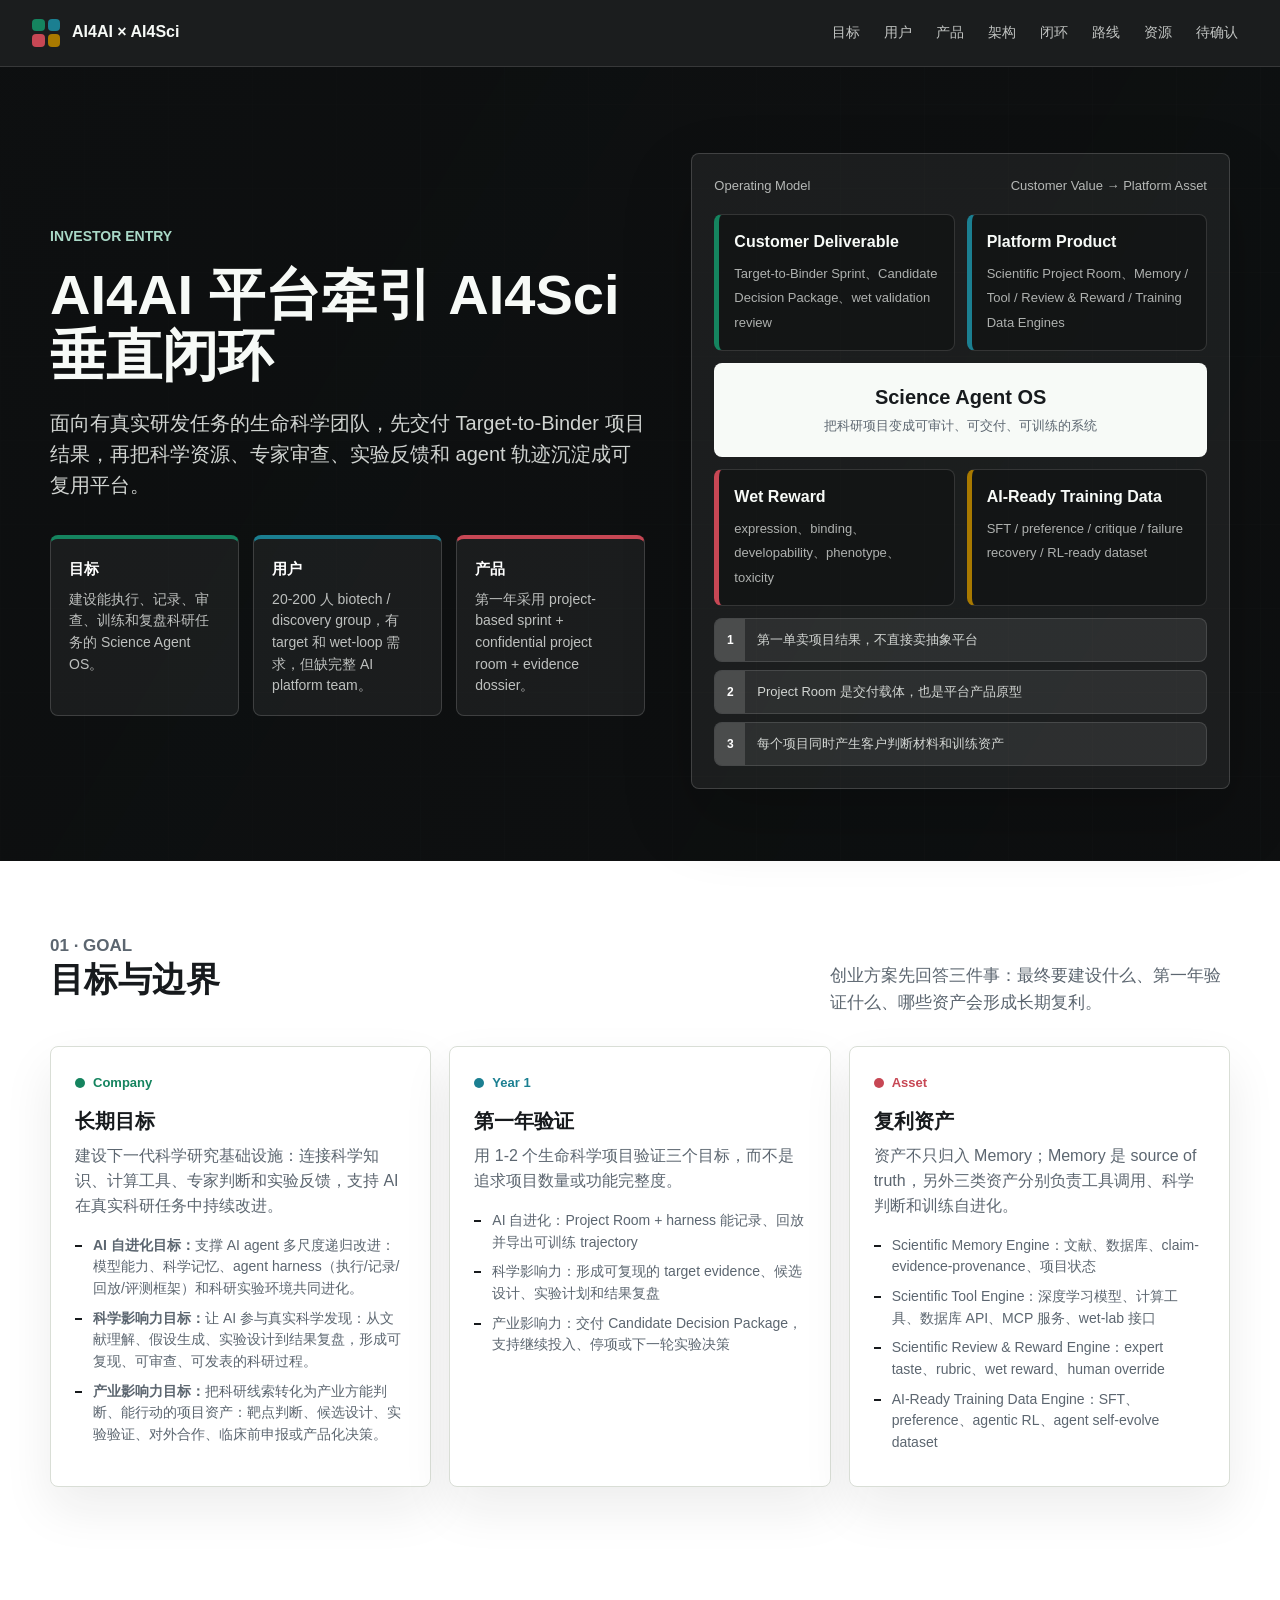
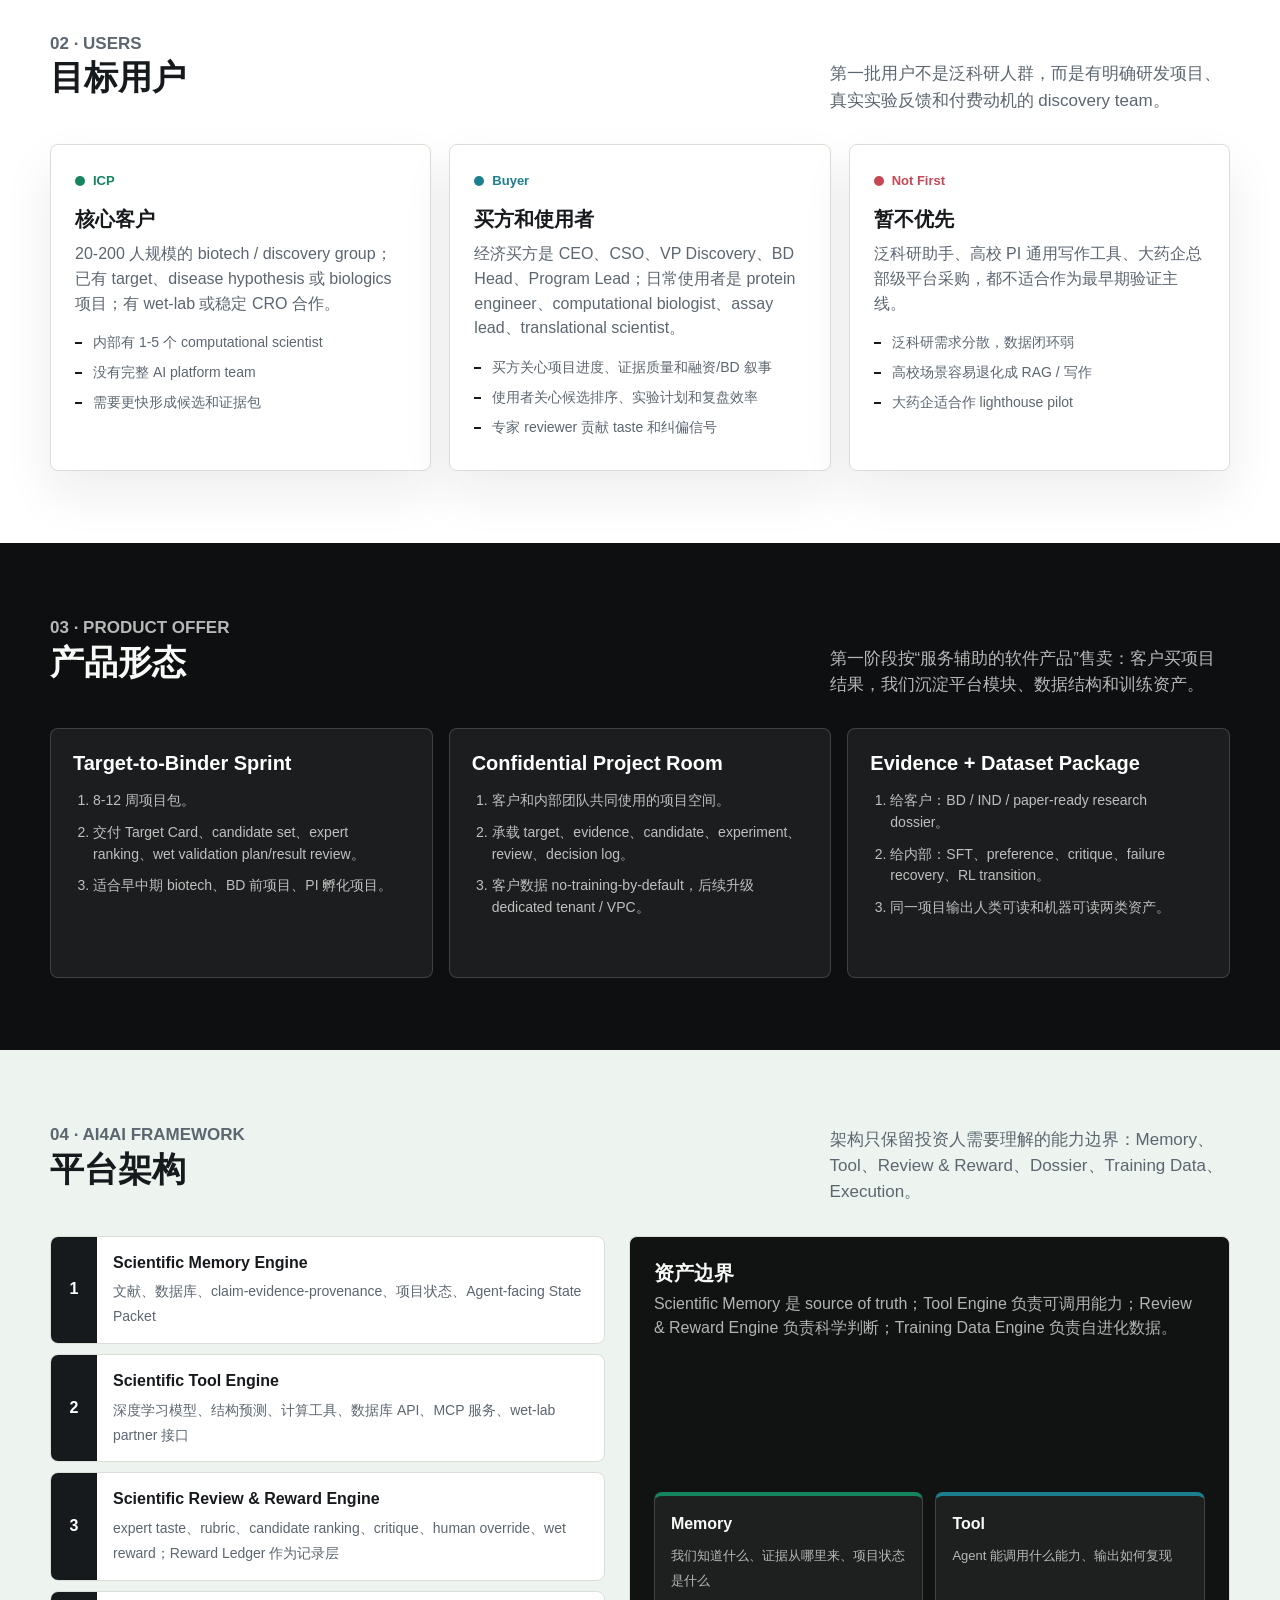
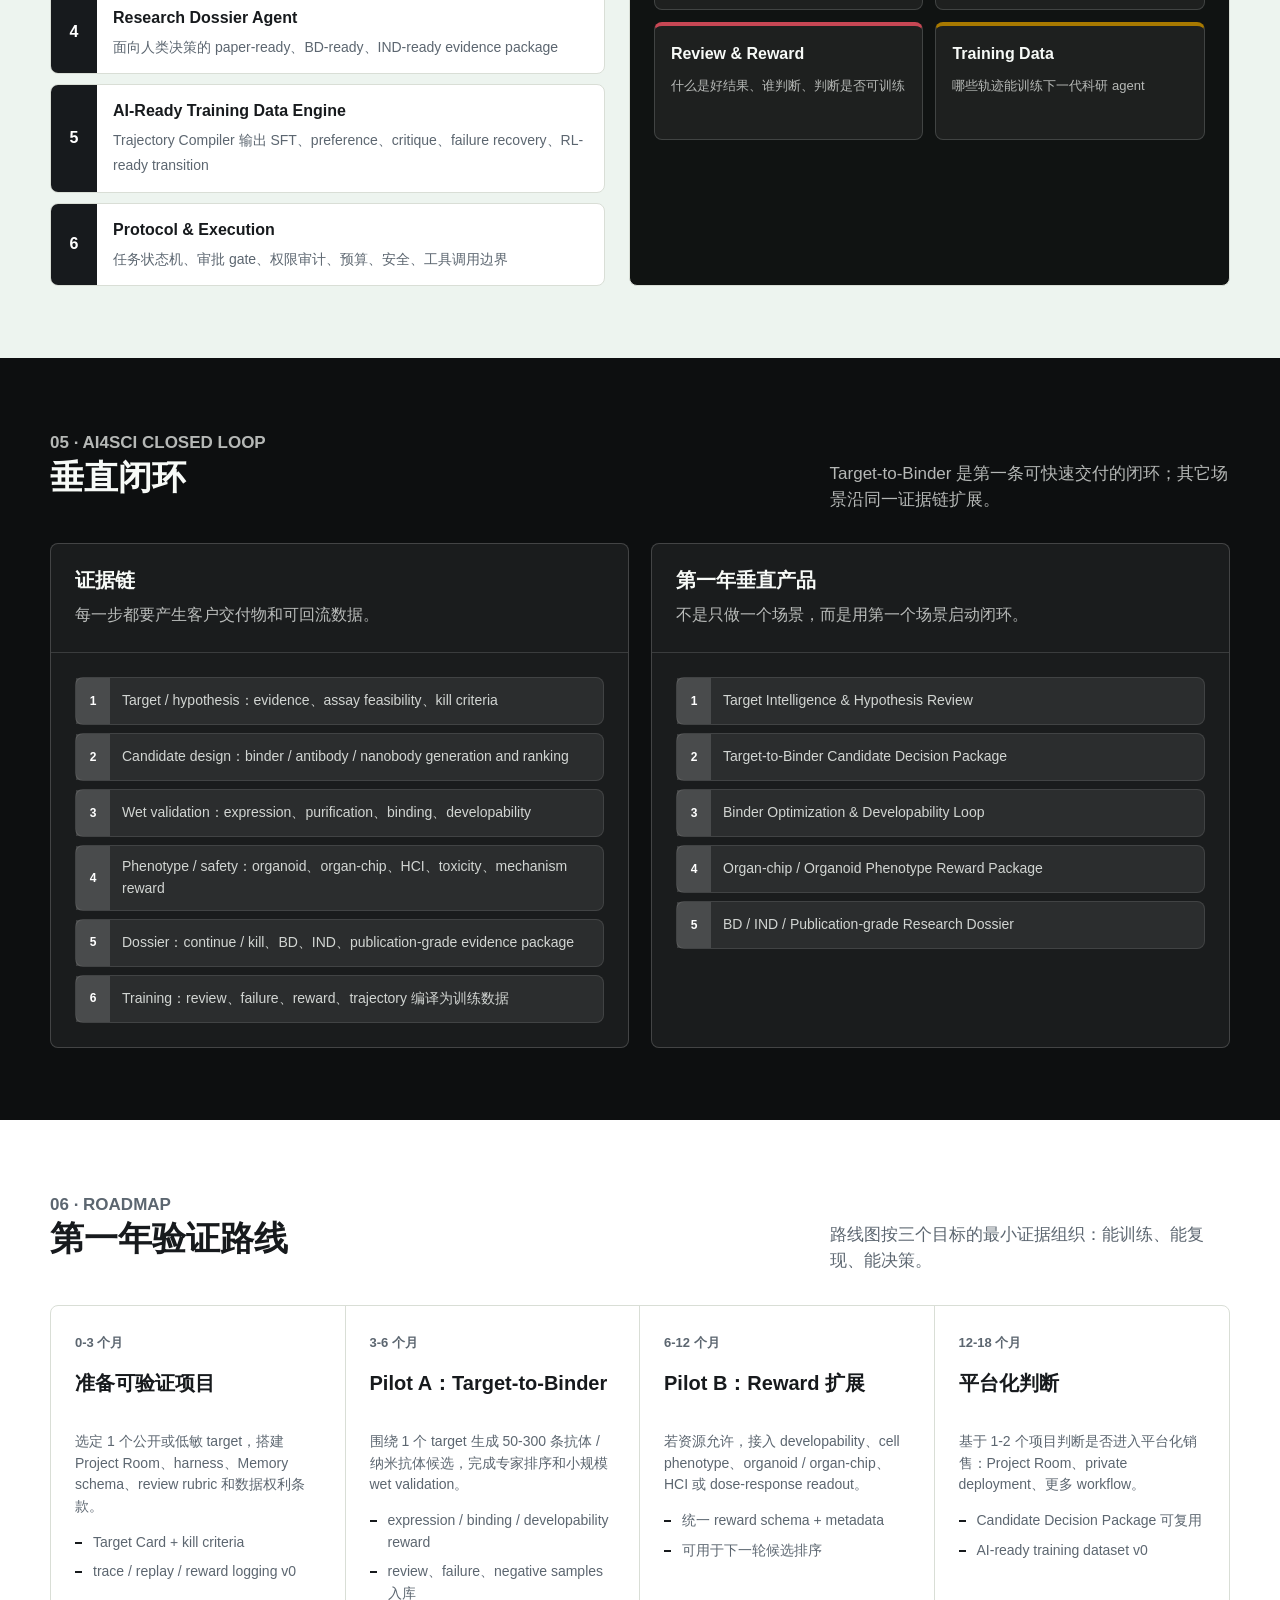
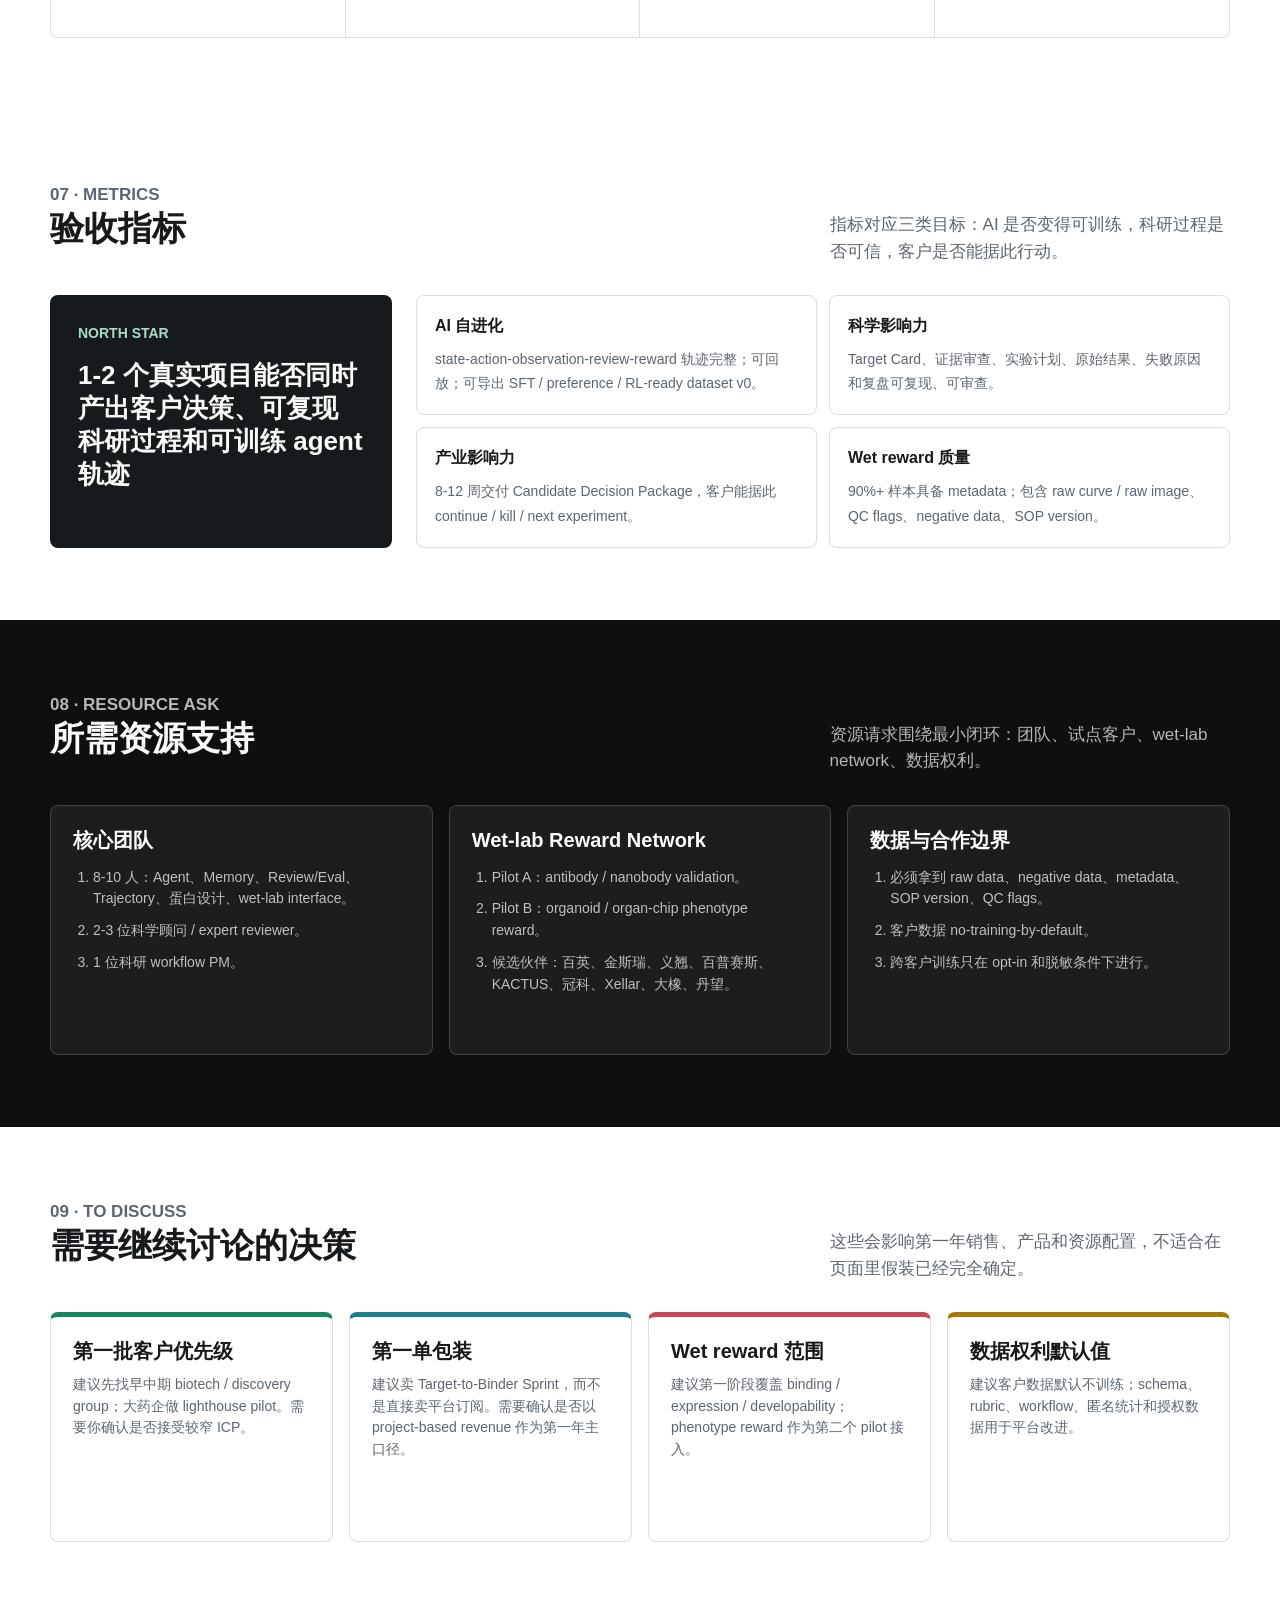
==== ai4ai_ai4sci_investor_layout.html @ b3d68f91 "Initial investor brief and research docs" ====
<!doctype html>
<html lang="zh-CN">
<head>
  <meta charset="utf-8" />
  <meta name="viewport" content="width=device-width, initial-scale=1" />
  <title>AI4AI × AI4Sci | Investor Brief</title>
  <style>
    :root {
      --ink: #171a1d;
      --muted: #5c6670;
      --soft: #f6f7f4;
      --paper: #ffffff;
      --line: #d9ded6;
      --green: #15845f;
      --cyan: #1b7f91;
      --coral: #c74754;
      --gold: #a87900;
      --black: #0d0f10;
      --shadow: 0 22px 50px rgba(23, 26, 29, 0.08);
    }

    * {
      box-sizing: border-box;
    }

    html {
      scroll-behavior: smooth;
    }

    body {
      margin: 0;
      color: var(--ink);
      background: var(--soft);
      font-family: -apple-system, BlinkMacSystemFont, "Segoe UI", "PingFang SC",
        "Hiragino Sans GB", "Microsoft YaHei", "Noto Sans CJK SC", sans-serif;
      line-height: 1.55;
      letter-spacing: 0;
    }

    a {
      color: inherit;
      text-decoration: none;
    }

    .shell {
      min-height: 100vh;
    }

    .topbar {
      position: sticky;
      top: 0;
      z-index: 20;
      display: flex;
      align-items: center;
      justify-content: space-between;
      gap: 20px;
      padding: 14px 32px;
      color: #f7faf7;
      background: rgba(13, 15, 16, 0.94);
      border-bottom: 1px solid rgba(255, 255, 255, 0.12);
      backdrop-filter: blur(14px);
    }

    .brand {
      display: flex;
      align-items: center;
      gap: 12px;
      min-width: 220px;
      font-weight: 700;
      white-space: nowrap;
    }

    .brand-mark {
      width: 28px;
      height: 28px;
      display: grid;
      grid-template-columns: repeat(2, 1fr);
      gap: 3px;
    }

    .brand-mark span {
      display: block;
      border-radius: 4px;
    }

    .brand-mark span:nth-child(1) { background: var(--green); }
    .brand-mark span:nth-child(2) { background: var(--cyan); }
    .brand-mark span:nth-child(3) { background: var(--coral); }
    .brand-mark span:nth-child(4) { background: var(--gold); }

    .nav {
      display: flex;
      align-items: center;
      gap: 4px;
      overflow-x: auto;
      white-space: nowrap;
      scrollbar-width: none;
    }

    .nav::-webkit-scrollbar {
      display: none;
    }

    .nav a {
      padding: 8px 10px;
      color: rgba(247, 250, 247, 0.76);
      font-size: 14px;
      border-radius: 6px;
    }

    .nav a:hover {
      color: #fff;
      background: rgba(255, 255, 255, 0.08);
    }

    .section {
      padding: 72px 32px;
    }

    .section.dark {
      color: #f7faf7;
      background: var(--black);
    }

    .section.white {
      background: var(--paper);
    }

    .section.alt {
      background: #edf4ef;
    }

    .inner {
      width: min(1180px, 100%);
      margin: 0 auto;
    }

    .hero {
      display: grid;
      align-items: start;
      padding: 86px 32px 72px;
      color: #f7faf7;
      background:
        linear-gradient(120deg, rgba(13, 15, 16, 0.96), rgba(13, 15, 16, 0.82)),
        repeating-linear-gradient(90deg, rgba(255,255,255,0.06) 0 1px, transparent 1px 84px),
        repeating-linear-gradient(0deg, rgba(255,255,255,0.05) 0 1px, transparent 1px 84px),
        #101312;
    }

    .hero-grid {
      display: grid;
      grid-template-columns: minmax(0, 1.05fr) minmax(360px, 0.95fr);
      gap: 46px;
      align-items: center;
    }

    .eyebrow {
      margin: 0 0 18px;
      color: #a9d9c7;
      font-size: 14px;
      font-weight: 700;
      text-transform: uppercase;
    }

    h1,
    h2,
    h3,
    p {
      margin-top: 0;
    }

    h1 {
      max-width: 760px;
      margin-bottom: 22px;
      font-size: 56px;
      line-height: 1.08;
      font-weight: 800;
      letter-spacing: 0;
    }

    h2 {
      margin-bottom: 16px;
      font-size: 34px;
      line-height: 1.2;
      letter-spacing: 0;
    }

    h3 {
      margin-bottom: 10px;
      font-size: 20px;
      line-height: 1.25;
      letter-spacing: 0;
    }

    .lead {
      max-width: 760px;
      margin-bottom: 30px;
      color: rgba(247, 250, 247, 0.84);
      font-size: 20px;
    }

    .hero-points {
      display: grid;
      grid-template-columns: repeat(3, minmax(0, 1fr));
      gap: 14px;
      margin-top: 34px;
    }

    .hero-point {
      min-height: 150px;
      padding: 18px;
      border: 1px solid rgba(255, 255, 255, 0.16);
      border-radius: 8px;
      background: rgba(255, 255, 255, 0.055);
    }

    .hero-point strong {
      display: block;
      margin-bottom: 8px;
      color: #fff;
      font-size: 15px;
    }

    .hero-point p {
      margin: 0;
      color: rgba(247, 250, 247, 0.74);
      font-size: 14px;
    }

    .hero-point:nth-child(1) { border-top: 4px solid var(--green); }
    .hero-point:nth-child(2) { border-top: 4px solid var(--cyan); }
    .hero-point:nth-child(3) { border-top: 4px solid var(--coral); }

    .system-map {
      padding: 22px;
      border: 1px solid rgba(255, 255, 255, 0.16);
      border-radius: 8px;
      background: rgba(255, 255, 255, 0.06);
      box-shadow: 0 30px 70px rgba(0, 0, 0, 0.2);
    }

    .map-title {
      display: flex;
      justify-content: space-between;
      gap: 12px;
      margin-bottom: 18px;
      color: rgba(247, 250, 247, 0.7);
      font-size: 13px;
    }

    .map-core {
      display: grid;
      grid-template-columns: 1fr 1fr;
      gap: 12px;
      margin-bottom: 12px;
    }

    .map-node {
      min-height: 92px;
      padding: 15px;
      border: 1px solid rgba(255, 255, 255, 0.14);
      border-radius: 8px;
      background: rgba(13, 15, 16, 0.55);
    }

    .map-node b {
      display: block;
      margin-bottom: 6px;
      font-size: 16px;
    }

    .map-node span {
      color: rgba(247, 250, 247, 0.68);
      font-size: 13px;
    }

    .map-node.green { border-left: 5px solid var(--green); }
    .map-node.cyan { border-left: 5px solid var(--cyan); }
    .map-node.coral { border-left: 5px solid var(--coral); }
    .map-node.gold { border-left: 5px solid var(--gold); }

    .map-center {
      margin: 12px 0;
      padding: 18px;
      text-align: center;
      border: 1px solid rgba(255, 255, 255, 0.2);
      border-radius: 8px;
      background: #f7faf7;
      color: var(--ink);
    }

    .map-center b {
      display: block;
      font-size: 20px;
    }

    .map-center span {
      color: var(--muted);
      font-size: 13px;
    }

    .map-stack {
      display: grid;
      gap: 8px;
      margin-top: 12px;
    }

    .stack-row {
      display: grid;
      grid-template-columns: 30px 1fr;
      align-items: center;
      min-height: 44px;
      border-radius: 8px;
      overflow: hidden;
      background: rgba(255, 255, 255, 0.08);
      border: 1px solid rgba(255, 255, 255, 0.12);
    }

    .stack-row em {
      display: grid;
      place-items: center;
      height: 100%;
      color: #fff;
      font-style: normal;
      font-size: 12px;
      font-weight: 700;
      background: rgba(255, 255, 255, 0.14);
    }

    .stack-row span {
      padding: 10px 12px;
      color: rgba(247, 250, 247, 0.82);
      font-size: 13px;
    }

    .section-heading {
      display: grid;
      grid-template-columns: minmax(0, 0.78fr) minmax(280px, 0.42fr);
      gap: 36px;
      align-items: end;
      margin-bottom: 30px;
    }

    .section-heading p {
      margin: 0;
      color: var(--muted);
      font-size: 17px;
    }

    .dark .section-heading p {
      color: rgba(247, 250, 247, 0.72);
    }

    .kpi-strip {
      display: grid;
      grid-template-columns: repeat(4, minmax(0, 1fr));
      gap: 12px;
      margin-top: 28px;
    }

    .kpi {
      padding: 18px;
      min-height: 118px;
      border: 1px solid var(--line);
      border-radius: 8px;
      background: var(--paper);
    }

    .kpi .num {
      display: block;
      margin-bottom: 6px;
      font-size: 28px;
      font-weight: 800;
    }

    .kpi .label {
      color: var(--muted);
      font-size: 14px;
    }

    .strategy-grid {
      display: grid;
      grid-template-columns: repeat(3, minmax(0, 1fr));
      gap: 18px;
    }

    .strategy {
      min-height: 260px;
      padding: 24px;
      border: 1px solid var(--line);
      border-radius: 8px;
      background: var(--paper);
      box-shadow: var(--shadow);
    }

    .strategy .tag {
      display: inline-flex;
      align-items: center;
      gap: 8px;
      margin-bottom: 16px;
      color: var(--muted);
      font-size: 13px;
      font-weight: 700;
    }

    .tag::before {
      content: "";
      width: 10px;
      height: 10px;
      border-radius: 50%;
      background: currentColor;
    }

    .strategy:nth-child(1) .tag { color: var(--green); }
    .strategy:nth-child(2) .tag { color: var(--cyan); }
    .strategy:nth-child(3) .tag { color: var(--coral); }

    .strategy p {
      color: var(--muted);
    }

    .strategy ul,
    .module-list,
    .risk-list {
      margin: 14px 0 0;
      padding: 0;
      list-style: none;
    }

    .strategy li,
    .module-list li,
    .risk-list li {
      position: relative;
      padding-left: 18px;
      margin: 8px 0;
      color: var(--muted);
      font-size: 14px;
    }

    .strategy li::before,
    .module-list li::before,
    .risk-list li::before {
      content: "";
      position: absolute;
      left: 0;
      top: 10px;
      width: 7px;
      height: 2px;
      background: var(--ink);
    }

    .architecture {
      display: grid;
      grid-template-columns: minmax(340px, 0.48fr) minmax(0, 0.52fr);
      gap: 24px;
      align-items: stretch;
    }

    .layers {
      display: grid;
      gap: 10px;
    }

    .layer {
      display: grid;
      grid-template-columns: 46px 1fr;
      min-height: 80px;
      border: 1px solid var(--line);
      border-radius: 8px;
      background: var(--paper);
      overflow: hidden;
    }

    .layer-index {
      display: grid;
      place-items: center;
      color: #fff;
      font-weight: 800;
      background: var(--ink);
    }

    .layer-body {
      padding: 14px 16px;
    }

    .layer-body b {
      display: block;
      margin-bottom: 4px;
    }

    .layer-body span {
      color: var(--muted);
      font-size: 14px;
    }

    .flow {
      display: grid;
      grid-template-rows: auto 1fr;
      gap: 14px;
      padding: 24px;
      border: 1px solid var(--line);
      border-radius: 8px;
      background: #101312;
      color: #f7faf7;
    }

    .flow h3 {
      margin-bottom: 6px;
    }

    .flow p {
      color: rgba(247, 250, 247, 0.7);
    }

    .flywheel {
      display: grid;
      grid-template-columns: repeat(2, minmax(0, 1fr));
      gap: 12px;
      align-content: center;
    }

    .wheel-step {
      min-height: 118px;
      padding: 16px;
      border: 1px solid rgba(255, 255, 255, 0.16);
      border-radius: 8px;
      background: rgba(255, 255, 255, 0.06);
    }

    .wheel-step b {
      display: block;
      margin-bottom: 6px;
    }

    .wheel-step span {
      color: rgba(247, 250, 247, 0.7);
      font-size: 13px;
    }

    .wheel-step:nth-child(1) { border-top: 4px solid var(--green); }
    .wheel-step:nth-child(2) { border-top: 4px solid var(--cyan); }
    .wheel-step:nth-child(3) { border-top: 4px solid var(--coral); }
    .wheel-step:nth-child(4) { border-top: 4px solid var(--gold); }

    .modules {
      display: grid;
      grid-template-columns: repeat(3, minmax(0, 1fr));
      gap: 16px;
    }

    .module {
      min-height: 250px;
      padding: 22px;
      border: 1px solid var(--line);
      border-radius: 8px;
      background: var(--paper);
    }

    .module-icon {
      width: 38px;
      height: 38px;
      display: grid;
      place-items: center;
      margin-bottom: 16px;
      border-radius: 8px;
      color: #fff;
      font-weight: 800;
      background: var(--ink);
    }

    .module:nth-child(1) .module-icon { background: var(--green); }
    .module:nth-child(2) .module-icon { background: var(--cyan); }
    .module:nth-child(3) .module-icon { background: var(--coral); }
    .module:nth-child(4) .module-icon { background: var(--gold); }
    .module:nth-child(5) .module-icon { background: #6d7c3f; }
    .module:nth-child(6) .module-icon { background: #676a70; }

    .scene-grid {
      display: grid;
      grid-template-columns: 1fr 1fr;
      gap: 22px;
    }

    .scene {
      border: 1px solid rgba(255, 255, 255, 0.18);
      border-radius: 8px;
      background: rgba(255, 255, 255, 0.055);
      overflow: hidden;
    }

    .scene-head {
      padding: 24px;
      border-bottom: 1px solid rgba(255, 255, 255, 0.14);
    }

    .scene-head p {
      margin: 0;
      color: rgba(247, 250, 247, 0.72);
    }

    .loop {
      display: grid;
      gap: 8px;
      padding: 24px;
    }

    .loop-step {
      display: grid;
      grid-template-columns: 34px 1fr;
      align-items: center;
      min-height: 48px;
      border-radius: 8px;
      background: rgba(255, 255, 255, 0.08);
      border: 1px solid rgba(255, 255, 255, 0.1);
    }

    .loop-step em {
      display: grid;
      place-items: center;
      height: 100%;
      color: #fff;
      font-style: normal;
      font-size: 12px;
      font-weight: 700;
      background: rgba(255, 255, 255, 0.14);
    }

    .loop-step span {
      padding: 10px 12px;
      color: rgba(247, 250, 247, 0.82);
      font-size: 14px;
    }

    .asset-grid {
      display: grid;
      grid-template-columns: repeat(4, minmax(0, 1fr));
      gap: 16px;
    }

    .asset {
      min-height: 230px;
      padding: 22px;
      border: 1px solid var(--line);
      border-top: 5px solid var(--ink);
      border-radius: 8px;
      background: var(--paper);
    }

    .asset:nth-child(1) { border-top-color: var(--green); }
    .asset:nth-child(2) { border-top-color: var(--cyan); }
    .asset:nth-child(3) { border-top-color: var(--coral); }
    .asset:nth-child(4) { border-top-color: var(--gold); }

    .asset p {
      color: var(--muted);
      font-size: 14px;
    }

    .roadmap {
      display: grid;
      grid-template-columns: repeat(4, minmax(0, 1fr));
      gap: 0;
      border: 1px solid var(--line);
      border-radius: 8px;
      overflow: hidden;
      background: var(--paper);
    }

    .milestone {
      min-height: 320px;
      padding: 24px;
      border-right: 1px solid var(--line);
    }

    .milestone:last-child {
      border-right: 0;
    }

    .milestone .time {
      display: inline-block;
      margin-bottom: 18px;
      color: var(--muted);
      font-size: 13px;
      font-weight: 700;
    }

    .milestone h3 {
      min-height: 50px;
    }

    .milestone p {
      color: var(--muted);
      font-size: 14px;
    }

    .metrics {
      display: grid;
      grid-template-columns: minmax(320px, 0.42fr) 1fr;
      gap: 24px;
      align-items: stretch;
    }

    .north-star {
      padding: 28px;
      border-radius: 8px;
      background: var(--ink);
      color: #f7faf7;
    }

    .north-star strong {
      display: block;
      margin-bottom: 14px;
      color: #a9d9c7;
      font-size: 14px;
      text-transform: uppercase;
    }

    .north-star p {
      margin: 0;
      font-size: 26px;
      line-height: 1.28;
      font-weight: 800;
    }

    .metric-table {
      display: grid;
      grid-template-columns: repeat(2, minmax(0, 1fr));
      gap: 12px;
    }

    .metric {
      padding: 18px;
      border: 1px solid var(--line);
      border-radius: 8px;
      background: var(--paper);
    }

    .metric b {
      display: block;
      margin-bottom: 8px;
    }

    .metric span {
      color: var(--muted);
      font-size: 14px;
    }

    .decision-grid {
      display: grid;
      grid-template-columns: 1fr 1fr 1fr;
      gap: 16px;
    }

    .decision {
      min-height: 250px;
      padding: 22px;
      border: 1px solid rgba(255, 255, 255, 0.16);
      border-radius: 8px;
      background: rgba(255, 255, 255, 0.06);
    }

    .decision h3 {
      color: #fff;
    }

    .decision ol {
      margin: 14px 0 0;
      padding-left: 20px;
    }

    .decision li {
      margin: 10px 0;
      color: rgba(247, 250, 247, 0.74);
      font-size: 14px;
    }

    .closing {
      padding: 42px;
      border: 1px solid rgba(255, 255, 255, 0.18);
      border-radius: 8px;
      background: rgba(255, 255, 255, 0.06);
    }

    .closing p {
      max-width: 900px;
      margin-bottom: 0;
      color: rgba(247, 250, 247, 0.82);
      font-size: 22px;
      line-height: 1.45;
    }

    @media (max-width: 1120px) {
      .hero-grid {
        grid-template-columns: minmax(0, 0.95fr) minmax(330px, 0.85fr);
        gap: 28px;
      }

      h1 {
        font-size: 46px;
      }

      .lead {
        font-size: 18px;
      }
    }

    @media (max-width: 980px) {
      .topbar {
        align-items: flex-start;
        flex-direction: column;
        padding: 14px 20px;
      }

      .hero,
      .section {
        padding-left: 20px;
        padding-right: 20px;
      }

      .hero-grid,
      .section-heading,
      .architecture,
      .metrics {
        grid-template-columns: 1fr;
      }

      h1 {
        font-size: 42px;
      }

      h2 {
        font-size: 29px;
      }

      .hero-points,
      .strategy-grid,
      .modules,
      .scene-grid,
      .asset-grid,
      .roadmap,
      .decision-grid,
      .kpi-strip {
        grid-template-columns: 1fr 1fr;
      }

      .milestone {
        border-right: 0;
        border-bottom: 1px solid var(--line);
      }

      .milestone:nth-last-child(-n + 2) {
        border-bottom: 0;
      }
    }

    @media (max-width: 640px) {
      .brand {
        min-width: 0;
        white-space: normal;
      }

      .nav {
        width: 100%;
        flex-wrap: wrap;
        overflow-x: visible;
        white-space: normal;
      }

      .nav a {
        padding: 7px 8px;
        font-size: 13px;
      }

      h1 {
        font-size: 34px;
      }

      .lead {
        font-size: 18px;
      }

      .hero-points,
      .strategy-grid,
      .modules,
      .scene-grid,
      .asset-grid,
      .roadmap,
      .decision-grid,
      .kpi-strip,
      .metric-table,
      .map-core,
      .flywheel {
        grid-template-columns: 1fr;
      }

      .milestone:nth-last-child(2) {
        border-bottom: 1px solid var(--line);
      }
    }

    @media print {
      .topbar {
        position: static;
      }

      .hero {
        min-height: auto;
      }

      .section {
        break-inside: avoid;
        padding-top: 36px;
        padding-bottom: 36px;
      }

      body {
        background: #fff;
      }
    }
  </style>
</head>
<body>
  <div class="shell">
    <header class="topbar">
      <a class="brand" href="#top" aria-label="AI4AI AI4Sci Investor Brief">
        <span class="brand-mark" aria-hidden="true"><span></span><span></span><span></span><span></span></span>
        AI4AI × AI4Sci
      </a>
      <nav class="nav" aria-label="页面导航">
        <a href="#goal">目标</a>
        <a href="#users">用户</a>
        <a href="#offer">产品</a>
        <a href="#architecture">架构</a>
        <a href="#scenes">闭环</a>
        <a href="#roadmap">路线</a>
        <a href="#resources">资源</a>
        <a href="#decisions">待确认</a>
      </nav>
    </header>

    <main id="top">
      <section class="hero" aria-labelledby="hero-title">
        <div class="inner hero-grid">
          <div>
            <p class="eyebrow">Investor Entry</p>
            <h1 id="hero-title">AI4AI 平台牵引 AI4Sci 垂直闭环</h1>
            <p class="lead">
              面向有真实研发任务的生命科学团队，先交付 Target-to-Binder 项目结果，再把科学资源、专家审查、实验反馈和 agent 轨迹沉淀成可复用平台。
            </p>
            <div class="hero-points" aria-label="核心定义">
              <div class="hero-point">
                <strong>目标</strong>
                <p>建设能执行、记录、审查、训练和复盘科研任务的 Science Agent OS。</p>
              </div>
              <div class="hero-point">
                <strong>用户</strong>
                <p>20-200 人 biotech / discovery group，有 target 和 wet-loop 需求，但缺完整 AI platform team。</p>
              </div>
              <div class="hero-point">
                <strong>产品</strong>
                <p>第一年采用 project-based sprint + confidential project room + evidence dossier。</p>
              </div>
            </div>
          </div>

          <aside class="system-map" aria-label="投资人理解路径">
            <div class="map-title">
              <span>Operating Model</span>
              <span>Customer Value → Platform Asset</span>
            </div>
            <div class="map-core">
              <div class="map-node green">
                <b>Customer Deliverable</b>
                <span>Target-to-Binder Sprint、Candidate Decision Package、wet validation review</span>
              </div>
              <div class="map-node cyan">
                <b>Platform Product</b>
                <span>Scientific Project Room、Memory / Tool / Review & Reward / Training Data Engines</span>
              </div>
            </div>
            <div class="map-center">
              <b>Science Agent OS</b>
              <span>把科研项目变成可审计、可交付、可训练的系统</span>
            </div>
            <div class="map-core">
              <div class="map-node coral">
                <b>Wet Reward</b>
                <span>expression、binding、developability、phenotype、toxicity</span>
              </div>
              <div class="map-node gold">
                <b>AI-Ready Training Data</b>
                <span>SFT / preference / critique / failure recovery / RL-ready dataset</span>
              </div>
            </div>
            <div class="map-stack">
              <div class="stack-row"><em>1</em><span>第一单卖项目结果，不直接卖抽象平台</span></div>
              <div class="stack-row"><em>2</em><span>Project Room 是交付载体，也是平台产品原型</span></div>
              <div class="stack-row"><em>3</em><span>每个项目同时产生客户判断材料和训练资产</span></div>
            </div>
          </aside>
        </div>
      </section>

      <section id="goal" class="section white" aria-labelledby="goal-title">
        <div class="inner">
          <div class="section-heading">
            <div>
              <p class="eyebrow">01 · Goal</p>
              <h2 id="goal-title">目标与边界</h2>
            </div>
            <p>
              创业方案先回答三件事：最终要建设什么、第一年验证什么、哪些资产会形成长期复利。
            </p>
          </div>

          <div class="strategy-grid">
            <article class="strategy">
              <span class="tag">Company</span>
              <h3>长期目标</h3>
              <p>建设下一代科学研究基础设施：连接科学知识、计算工具、专家判断和实验反馈，支持 AI 在真实科研任务中持续改进。</p>
              <ul>
                <li><b>AI 自进化目标：</b>支撑 AI agent 多尺度递归改进：模型能力、科学记忆、agent harness（执行/记录/回放/评测框架）和科研实验环境共同进化。</li>
                <li><b>科学影响力目标：</b>让 AI 参与真实科学发现：从文献理解、假设生成、实验设计到结果复盘，形成可复现、可审查、可发表的科研过程。</li>
                <li><b>产业影响力目标：</b>把科研线索转化为产业方能判断、能行动的项目资产：靶点判断、候选设计、实验验证、对外合作、临床前申报或产品化决策。</li>
              </ul>
            </article>

            <article class="strategy">
              <span class="tag">Year 1</span>
              <h3>第一年验证</h3>
              <p>用 1-2 个生命科学项目验证三个目标，而不是追求项目数量或功能完整度。</p>
              <ul>
                <li>AI 自进化：Project Room + harness 能记录、回放并导出可训练 trajectory</li>
                <li>科学影响力：形成可复现的 target evidence、候选设计、实验计划和结果复盘</li>
                <li>产业影响力：交付 Candidate Decision Package，支持继续投入、停项或下一轮实验决策</li>
              </ul>
            </article>

            <article class="strategy">
              <span class="tag">Asset</span>
              <h3>复利资产</h3>
              <p>资产不只归入 Memory；Memory 是 source of truth，另外三类资产分别负责工具调用、科学判断和训练自进化。</p>
              <ul>
                <li>Scientific Memory Engine：文献、数据库、claim-evidence-provenance、项目状态</li>
                <li>Scientific Tool Engine：深度学习模型、计算工具、数据库 API、MCP 服务、wet-lab 接口</li>
                <li>Scientific Review & Reward Engine：expert taste、rubric、wet reward、human override</li>
                <li>AI-Ready Training Data Engine：SFT、preference、agentic RL、agent self-evolve dataset</li>
              </ul>
            </article>
          </div>
        </div>
      </section>

      <section id="users" class="section white" aria-labelledby="users-title">
        <div class="inner">
          <div class="section-heading">
            <div>
              <p class="eyebrow">02 · Users</p>
              <h2 id="users-title">目标用户</h2>
            </div>
            <p>
              第一批用户不是泛科研人群，而是有明确研发项目、真实实验反馈和付费动机的 discovery team。
            </p>
          </div>

          <div class="strategy-grid">
            <article class="strategy">
              <span class="tag">ICP</span>
              <h3>核心客户</h3>
              <p>20-200 人规模的 biotech / discovery group；已有 target、disease hypothesis 或 biologics 项目；有 wet-lab 或稳定 CRO 合作。</p>
              <ul>
                <li>内部有 1-5 个 computational scientist</li>
                <li>没有完整 AI platform team</li>
                <li>需要更快形成候选和证据包</li>
              </ul>
            </article>

            <article class="strategy">
              <span class="tag">Buyer</span>
              <h3>买方和使用者</h3>
              <p>经济买方是 CEO、CSO、VP Discovery、BD Head、Program Lead；日常使用者是 protein engineer、computational biologist、assay lead、translational scientist。</p>
              <ul>
                <li>买方关心项目进度、证据质量和融资/BD 叙事</li>
                <li>使用者关心候选排序、实验计划和复盘效率</li>
                <li>专家 reviewer 贡献 taste 和纠偏信号</li>
              </ul>
            </article>

            <article class="strategy">
              <span class="tag">Not First</span>
              <h3>暂不优先</h3>
              <p>泛科研助手、高校 PI 通用写作工具、大药企总部级平台采购，都不适合作为最早期验证主线。</p>
              <ul>
                <li>泛科研需求分散，数据闭环弱</li>
                <li>高校场景容易退化成 RAG / 写作</li>
                <li>大药企适合作 lighthouse pilot</li>
              </ul>
            </article>
          </div>
        </div>
      </section>

      <section id="offer" class="section dark" aria-labelledby="offer-title">
        <div class="inner">
          <div class="section-heading">
            <div>
              <p class="eyebrow">03 · Product Offer</p>
              <h2 id="offer-title">产品形态</h2>
            </div>
            <p>
              第一阶段按“服务辅助的软件产品”售卖：客户买项目结果，我们沉淀平台模块、数据结构和训练资产。
            </p>
          </div>

          <div class="decision-grid">
            <article class="decision">
              <h3>Target-to-Binder Sprint</h3>
              <ol>
                <li>8-12 周项目包。</li>
                <li>交付 Target Card、candidate set、expert ranking、wet validation plan/result review。</li>
                <li>适合早中期 biotech、BD 前项目、PI 孵化项目。</li>
              </ol>
            </article>

            <article class="decision">
              <h3>Confidential Project Room</h3>
              <ol>
                <li>客户和内部团队共同使用的项目空间。</li>
                <li>承载 target、evidence、candidate、experiment、review、decision log。</li>
                <li>客户数据 no-training-by-default，后续升级 dedicated tenant / VPC。</li>
              </ol>
            </article>

            <article class="decision">
              <h3>Evidence + Dataset Package</h3>
              <ol>
                <li>给客户：BD / IND / paper-ready research dossier。</li>
                <li>给内部：SFT、preference、critique、failure recovery、RL transition。</li>
                <li>同一项目输出人类可读和机器可读两类资产。</li>
              </ol>
            </article>
          </div>
        </div>
      </section>

      <section id="architecture" class="section alt" aria-labelledby="architecture-title">
        <div class="inner">
          <div class="section-heading">
            <div>
              <p class="eyebrow">04 · AI4AI Framework</p>
              <h2 id="architecture-title">平台架构</h2>
            </div>
            <p>
              架构只保留投资人需要理解的能力边界：Memory、Tool、Review & Reward、Dossier、Training Data、Execution。
            </p>
          </div>

          <div class="architecture">
            <div class="layers" aria-label="AI4AI 平台架构">
              <div class="layer">
                <div class="layer-index">1</div>
                <div class="layer-body"><b>Scientific Memory Engine</b><span>文献、数据库、claim-evidence-provenance、项目状态、Agent-facing State Packet</span></div>
              </div>
              <div class="layer">
                <div class="layer-index">2</div>
                <div class="layer-body"><b>Scientific Tool Engine</b><span>深度学习模型、结构预测、计算工具、数据库 API、MCP 服务、wet-lab partner 接口</span></div>
              </div>
              <div class="layer">
                <div class="layer-index">3</div>
                <div class="layer-body"><b>Scientific Review & Reward Engine</b><span>expert taste、rubric、candidate ranking、critique、human override、wet reward；Reward Ledger 作为记录层</span></div>
              </div>
              <div class="layer">
                <div class="layer-index">4</div>
                <div class="layer-body"><b>Research Dossier Agent</b><span>面向人类决策的 paper-ready、BD-ready、IND-ready evidence package</span></div>
              </div>
              <div class="layer">
                <div class="layer-index">5</div>
                <div class="layer-body"><b>AI-Ready Training Data Engine</b><span>Trajectory Compiler 输出 SFT、preference、critique、failure recovery、RL-ready transition</span></div>
              </div>
              <div class="layer">
                <div class="layer-index">6</div>
                <div class="layer-body"><b>Protocol & Execution</b><span>任务状态机、审批 gate、权限审计、预算、安全、工具调用边界</span></div>
              </div>
            </div>

            <div class="flow">
              <div>
                <h3>资产边界</h3>
                <p>Scientific Memory 是 source of truth；Tool Engine 负责可调用能力；Review & Reward Engine 负责科学判断；Training Data Engine 负责自进化数据。</p>
              </div>
              <div class="flywheel" aria-label="四类复利资产">
                <div class="wheel-step"><b>Memory</b><span>我们知道什么、证据从哪里来、项目状态是什么</span></div>
                <div class="wheel-step"><b>Tool</b><span>Agent 能调用什么能力、输出如何复现</span></div>
                <div class="wheel-step"><b>Review & Reward</b><span>什么是好结果、谁判断、判断是否可训练</span></div>
                <div class="wheel-step"><b>Training Data</b><span>哪些轨迹能训练下一代科研 agent</span></div>
              </div>
            </div>
          </div>
        </div>
      </section>

      <section id="scenes" class="section dark" aria-labelledby="scenes-title">
        <div class="inner">
          <div class="section-heading">
            <div>
              <p class="eyebrow">05 · AI4Sci Closed Loop</p>
              <h2 id="scenes-title">垂直闭环</h2>
            </div>
            <p>
              Target-to-Binder 是第一条可快速交付的闭环；其它场景沿同一证据链扩展。
            </p>
          </div>

          <div class="scene-grid">
            <article class="scene">
              <div class="scene-head">
                <h3>证据链</h3>
                <p>每一步都要产生客户交付物和可回流数据。</p>
              </div>
              <div class="loop">
                <div class="loop-step"><em>1</em><span>Target / hypothesis：evidence、assay feasibility、kill criteria</span></div>
                <div class="loop-step"><em>2</em><span>Candidate design：binder / antibody / nanobody generation and ranking</span></div>
                <div class="loop-step"><em>3</em><span>Wet validation：expression、purification、binding、developability</span></div>
                <div class="loop-step"><em>4</em><span>Phenotype / safety：organoid、organ-chip、HCI、toxicity、mechanism reward</span></div>
                <div class="loop-step"><em>5</em><span>Dossier：continue / kill、BD、IND、publication-grade evidence package</span></div>
                <div class="loop-step"><em>6</em><span>Training：review、failure、reward、trajectory 编译为训练数据</span></div>
              </div>
            </article>

            <article class="scene">
              <div class="scene-head">
                <h3>第一年垂直产品</h3>
                <p>不是只做一个场景，而是用第一个场景启动闭环。</p>
              </div>
              <div class="loop">
                <div class="loop-step"><em>1</em><span>Target Intelligence & Hypothesis Review</span></div>
                <div class="loop-step"><em>2</em><span>Target-to-Binder Candidate Decision Package</span></div>
                <div class="loop-step"><em>3</em><span>Binder Optimization & Developability Loop</span></div>
                <div class="loop-step"><em>4</em><span>Organ-chip / Organoid Phenotype Reward Package</span></div>
                <div class="loop-step"><em>5</em><span>BD / IND / Publication-grade Research Dossier</span></div>
              </div>
            </article>
          </div>
        </div>
      </section>

      <section id="roadmap" class="section white" aria-labelledby="roadmap-title">
        <div class="inner">
          <div class="section-heading">
            <div>
              <p class="eyebrow">06 · Roadmap</p>
              <h2 id="roadmap-title">第一年验证路线</h2>
            </div>
            <p>
              路线图按三个目标的最小证据组织：能训练、能复现、能决策。
            </p>
          </div>

          <div class="roadmap">
            <article class="milestone">
              <span class="time">0-3 个月</span>
              <h3>准备可验证项目</h3>
              <p>选定 1 个公开或低敏 target，搭建 Project Room、harness、Memory schema、review rubric 和数据权利条款。</p>
              <ul class="module-list">
                <li>Target Card + kill criteria</li>
                <li>trace / replay / reward logging v0</li>
              </ul>
            </article>
            <article class="milestone">
              <span class="time">3-6 个月</span>
              <h3>Pilot A：Target-to-Binder</h3>
              <p>围绕 1 个 target 生成 50-300 条抗体 / 纳米抗体候选，完成专家排序和小规模 wet validation。</p>
              <ul class="module-list">
                <li>expression / binding / developability reward</li>
                <li>review、failure、negative samples 入库</li>
              </ul>
            </article>
            <article class="milestone">
              <span class="time">6-12 个月</span>
              <h3>Pilot B：Reward 扩展</h3>
              <p>若资源允许，接入 developability、cell phenotype、organoid / organ-chip、HCI 或 dose-response readout。</p>
              <ul class="module-list">
                <li>统一 reward schema + metadata</li>
                <li>可用于下一轮候选排序</li>
              </ul>
            </article>
            <article class="milestone">
              <span class="time">12-18 个月</span>
              <h3>平台化判断</h3>
              <p>基于 1-2 个项目判断是否进入平台化销售：Project Room、private deployment、更多 workflow。</p>
              <ul class="module-list">
                <li>Candidate Decision Package 可复用</li>
                <li>AI-ready training dataset v0</li>
              </ul>
            </article>
          </div>
        </div>
      </section>

      <section id="metrics" class="section white" aria-labelledby="metrics-title">
        <div class="inner">
          <div class="section-heading">
            <div>
              <p class="eyebrow">07 · Metrics</p>
              <h2 id="metrics-title">验收指标</h2>
            </div>
            <p>
              指标对应三类目标：AI 是否变得可训练，科研过程是否可信，客户是否能据此行动。
            </p>
          </div>

          <div class="metrics">
            <div class="north-star">
              <strong>North Star</strong>
              <p>1-2 个真实项目能否同时产出客户决策、可复现科研过程和可训练 agent 轨迹</p>
            </div>
            <div class="metric-table">
              <div class="metric"><b>AI 自进化</b><span>state-action-observation-review-reward 轨迹完整；可回放；可导出 SFT / preference / RL-ready dataset v0。</span></div>
              <div class="metric"><b>科学影响力</b><span>Target Card、证据审查、实验计划、原始结果、失败原因和复盘可复现、可审查。</span></div>
              <div class="metric"><b>产业影响力</b><span>8-12 周交付 Candidate Decision Package，客户能据此 continue / kill / next experiment。</span></div>
              <div class="metric"><b>Wet reward 质量</b><span>90%+ 样本具备 metadata；包含 raw curve / raw image、QC flags、negative data、SOP version。</span></div>
            </div>
          </div>
        </div>
      </section>

      <section id="resources" class="section dark" aria-labelledby="resource-title">
        <div class="inner">
          <div class="section-heading">
            <div>
              <p class="eyebrow">08 · Resource Ask</p>
              <h2 id="resource-title">所需资源支持</h2>
            </div>
            <p>
              资源请求围绕最小闭环：团队、试点客户、wet-lab network、数据权利。
            </p>
          </div>

          <div class="decision-grid">
            <article class="decision">
              <h3>核心团队</h3>
              <ol>
                <li>8-10 人：Agent、Memory、Review/Eval、Trajectory、蛋白设计、wet-lab interface。</li>
                <li>2-3 位科学顾问 / expert reviewer。</li>
                <li>1 位科研 workflow PM。</li>
              </ol>
            </article>
            <article class="decision">
              <h3>Wet-lab Reward Network</h3>
              <ol>
                <li>Pilot A：antibody / nanobody validation。</li>
                <li>Pilot B：organoid / organ-chip phenotype reward。</li>
                <li>候选伙伴：百英、金斯瑞、义翘、百普赛斯、KACTUS、冠科、Xellar、大橡、丹望。</li>
              </ol>
            </article>
            <article class="decision">
              <h3>数据与合作边界</h3>
              <ol>
                <li>必须拿到 raw data、negative data、metadata、SOP version、QC flags。</li>
                <li>客户数据 no-training-by-default。</li>
                <li>跨客户训练只在 opt-in 和脱敏条件下进行。</li>
              </ol>
            </article>
          </div>
        </div>
      </section>

      <section id="decisions" class="section white" aria-labelledby="decisions-title">
        <div class="inner">
          <div class="section-heading">
            <div>
              <p class="eyebrow">09 · To Discuss</p>
              <h2 id="decisions-title">需要继续讨论的决策</h2>
            </div>
            <p>
              这些会影响第一年销售、产品和资源配置，不适合在页面里假装已经完全确定。
            </p>
          </div>

          <div class="asset-grid">
            <article class="asset">
              <h3>第一批客户优先级</h3>
              <p>建议先找早中期 biotech / discovery group；大药企做 lighthouse pilot。需要你确认是否接受较窄 ICP。</p>
            </article>
            <article class="asset">
              <h3>第一单包装</h3>
              <p>建议卖 Target-to-Binder Sprint，而不是直接卖平台订阅。需要确认是否以 project-based revenue 作为第一年主口径。</p>
            </article>
            <article class="asset">
              <h3>Wet reward 范围</h3>
              <p>建议第一阶段覆盖 binding / expression / developability；phenotype reward 作为第二个 pilot 接入。</p>
            </article>
            <article class="asset">
              <h3>数据权利默认值</h3>
              <p>建议客户数据默认不训练；schema、rubric、workflow、匿名统计和授权数据用于平台改进。</p>
            </article>
          </div>
        </div>
      </section>
    </main>
  </div>
</body>
</html>
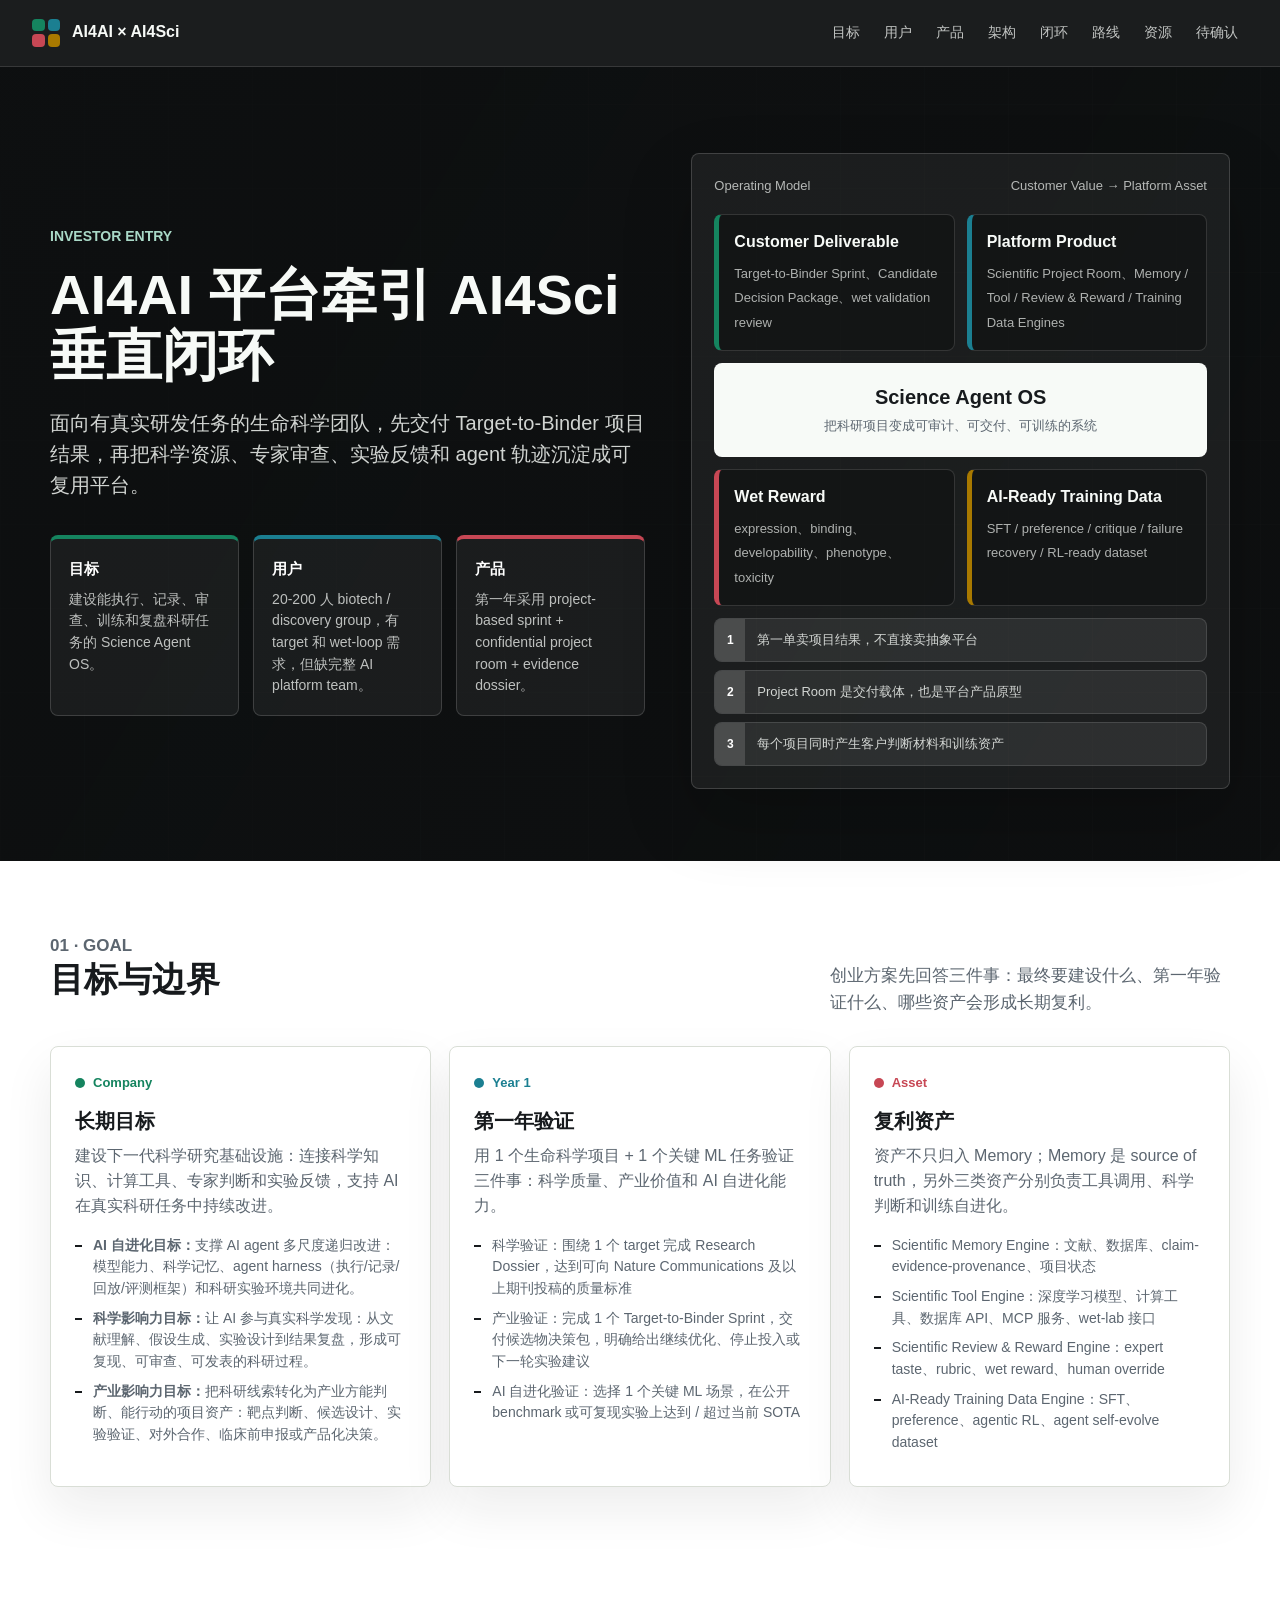
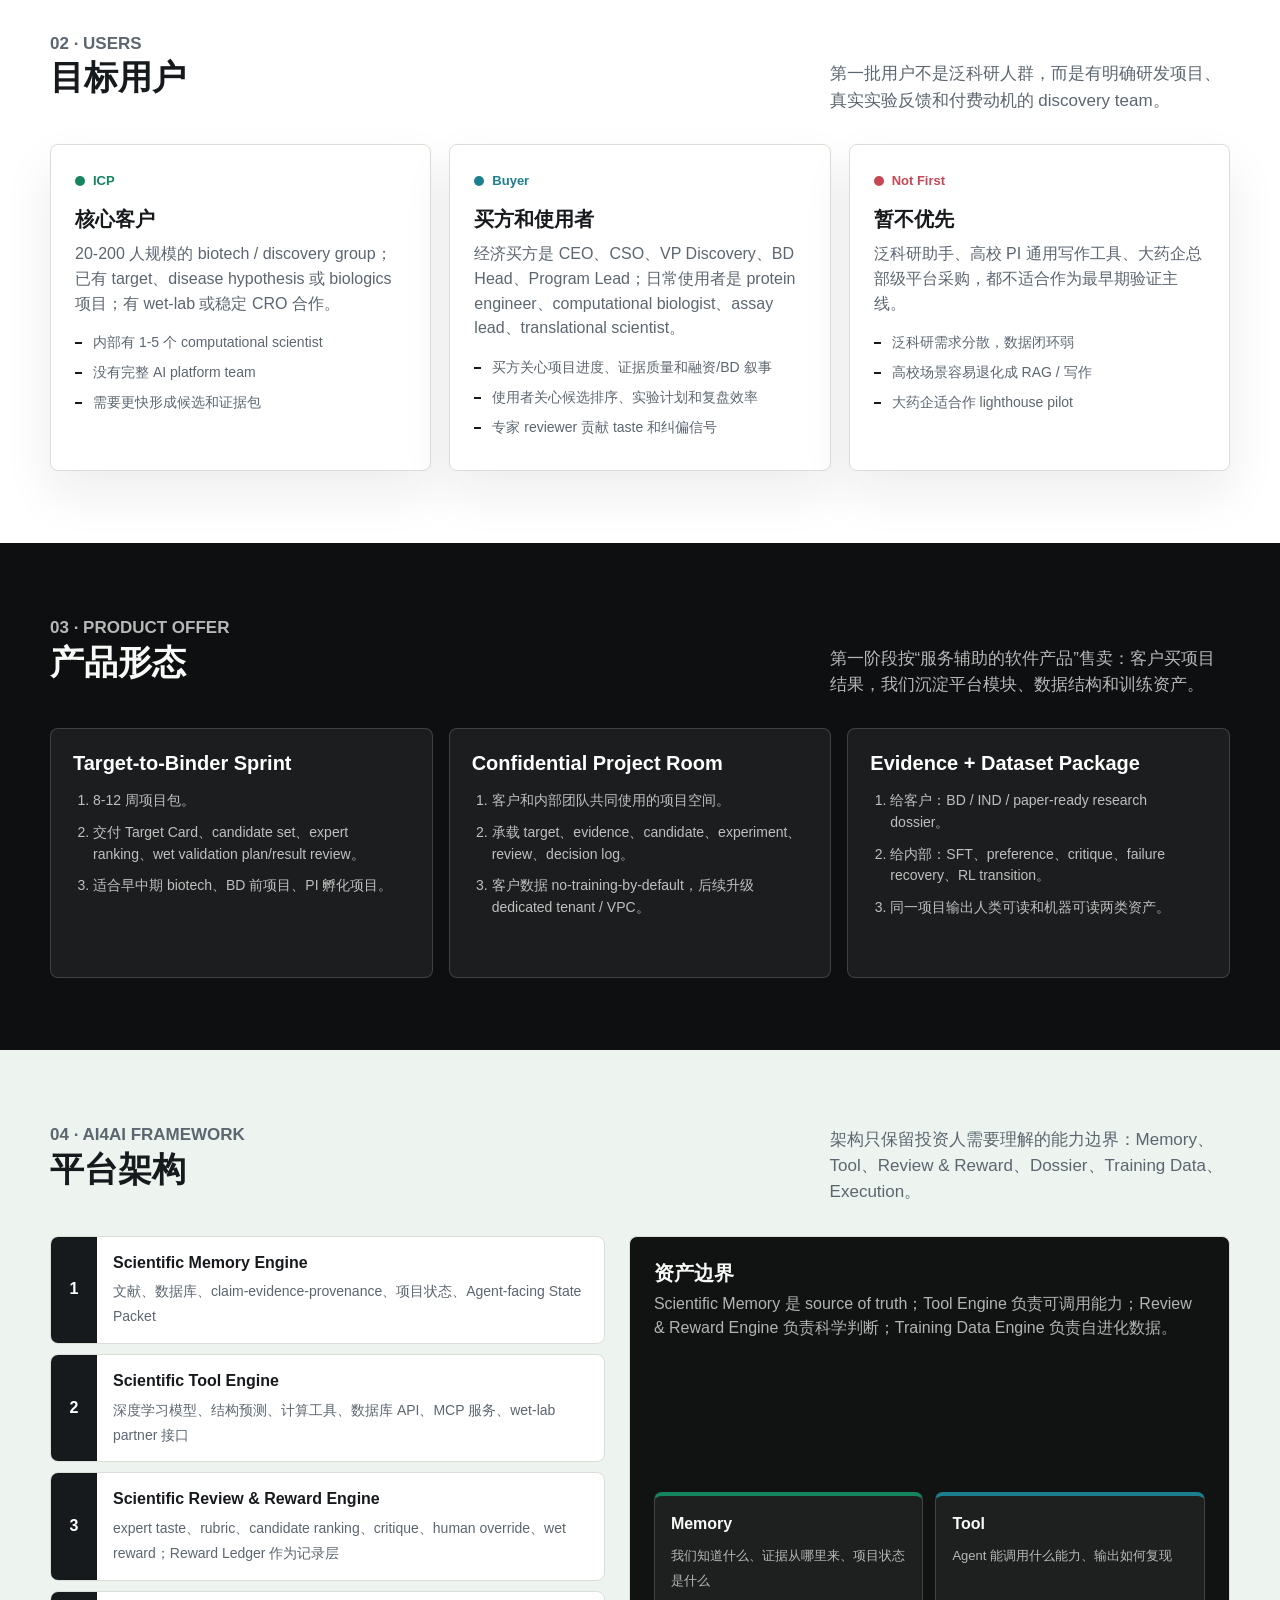
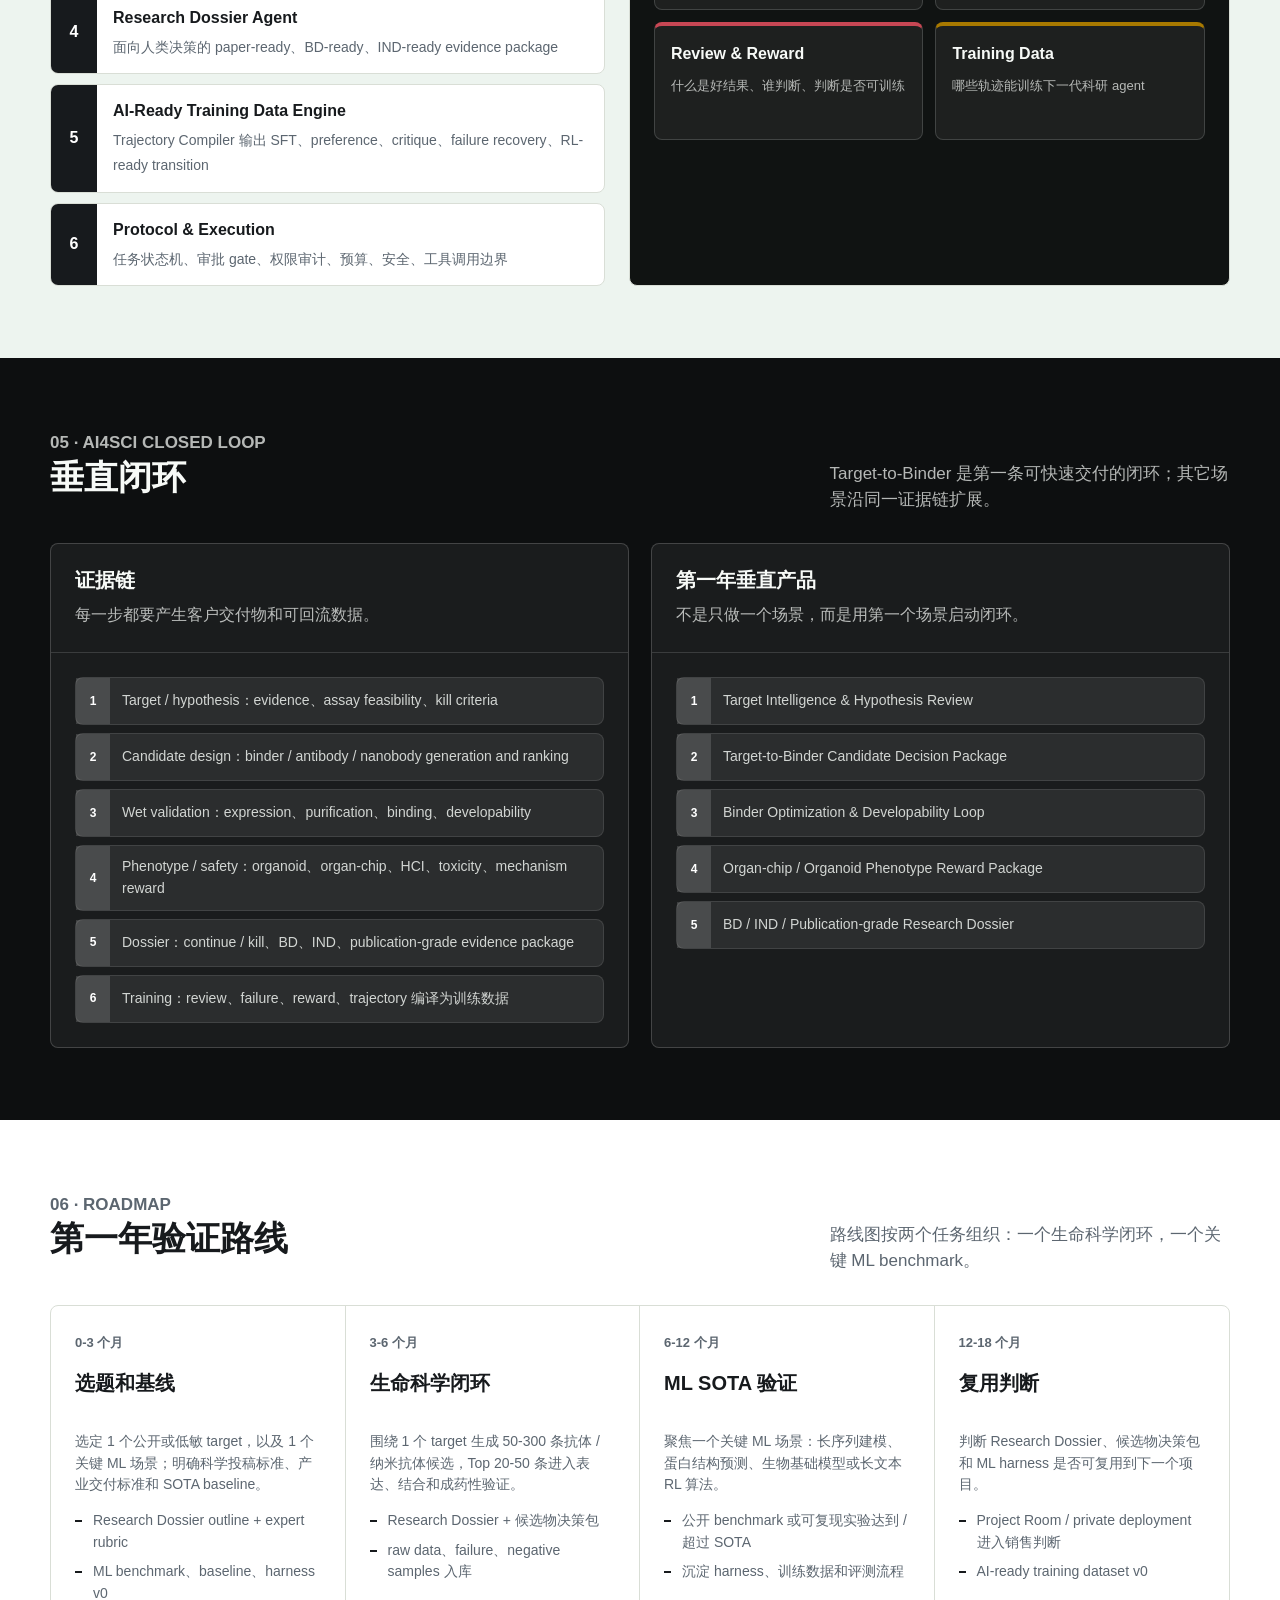
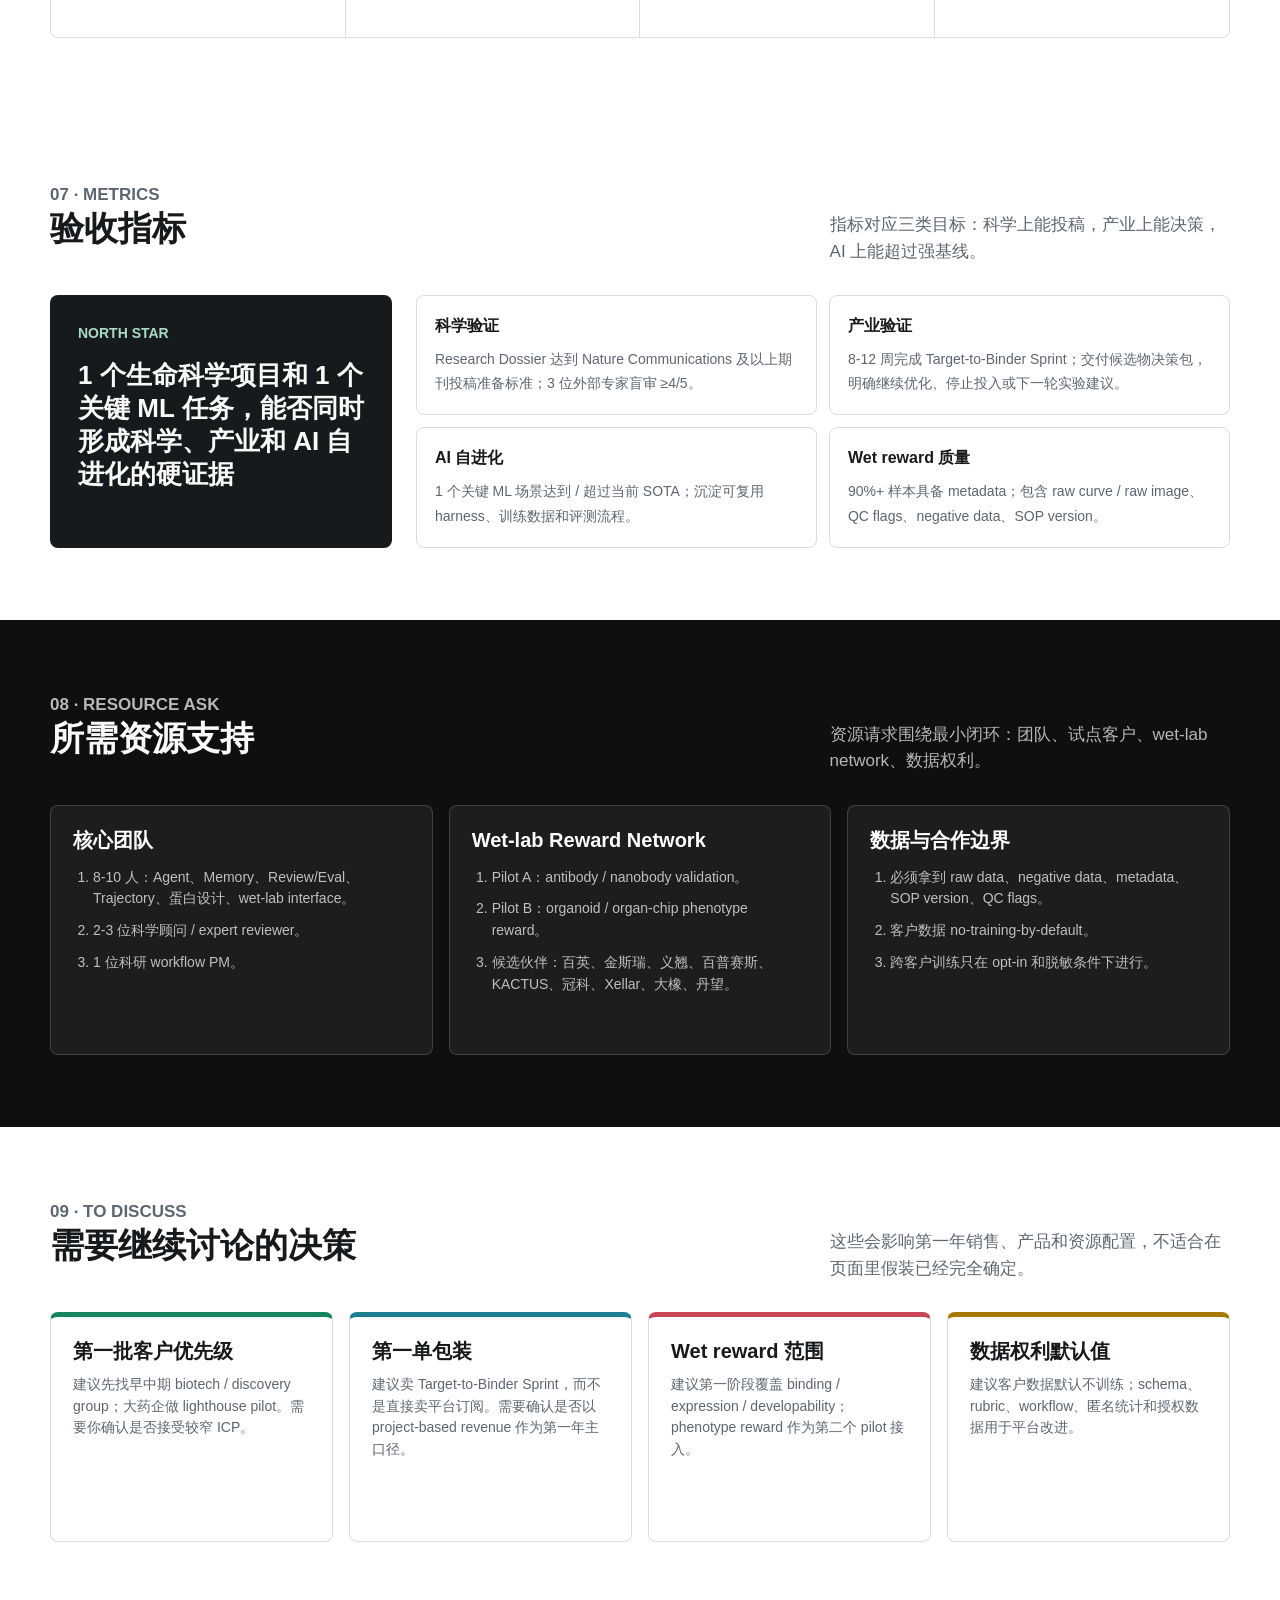
==== commit e78b9e1d: "Refine first-year validation goals" ====
--- a/ai4ai_ai4sci_investor_layout.html
+++ b/ai4ai_ai4sci_investor_layout.html
@@ -1028,11 +1028,11 @@
             <article class="strategy">
               <span class="tag">Year 1</span>
               <h3>第一年验证</h3>
-              <p>用 1-2 个生命科学项目验证三个目标，而不是追求项目数量或功能完整度。</p>
+              <p>用 1 个生命科学项目 + 1 个关键 ML 任务验证三件事：科学质量、产业价值和 AI 自进化能力。</p>
               <ul>
-                <li>AI 自进化：Project Room + harness 能记录、回放并导出可训练 trajectory</li>
-                <li>科学影响力：形成可复现的 target evidence、候选设计、实验计划和结果复盘</li>
-                <li>产业影响力：交付 Candidate Decision Package，支持继续投入、停项或下一轮实验决策</li>
+                <li>科学验证：围绕 1 个 target 完成 Research Dossier，达到可向 Nature Communications 及以上期刊投稿的质量标准</li>
+                <li>产业验证：完成 1 个 Target-to-Binder Sprint，交付候选物决策包，明确给出继续优化、停止投入或下一轮实验建议</li>
+                <li>AI 自进化验证：选择 1 个关键 ML 场景，在公开 benchmark 或可复现实验上达到 / 超过当前 SOTA</li>
               </ul>
             </article>
 
@@ -1252,44 +1252,44 @@
               <h2 id="roadmap-title">第一年验证路线</h2>
             </div>
             <p>
-              路线图按三个目标的最小证据组织：能训练、能复现、能决策。
+              路线图按两个任务组织：一个生命科学闭环，一个关键 ML benchmark。
             </p>
           </div>
 
           <div class="roadmap">
             <article class="milestone">
               <span class="time">0-3 个月</span>
-              <h3>准备可验证项目</h3>
-              <p>选定 1 个公开或低敏 target，搭建 Project Room、harness、Memory schema、review rubric 和数据权利条款。</p>
+              <h3>选题和基线</h3>
+              <p>选定 1 个公开或低敏 target，以及 1 个关键 ML 场景；明确科学投稿标准、产业交付标准和 SOTA baseline。</p>
               <ul class="module-list">
-                <li>Target Card + kill criteria</li>
-                <li>trace / replay / reward logging v0</li>
+                <li>Research Dossier outline + expert rubric</li>
+                <li>ML benchmark、baseline、harness v0</li>
               </ul>
             </article>
             <article class="milestone">
               <span class="time">3-6 个月</span>
-              <h3>Pilot A：Target-to-Binder</h3>
-              <p>围绕 1 个 target 生成 50-300 条抗体 / 纳米抗体候选，完成专家排序和小规模 wet validation。</p>
+              <h3>生命科学闭环</h3>
+              <p>围绕 1 个 target 生成 50-300 条抗体 / 纳米抗体候选，Top 20-50 条进入表达、结合和成药性验证。</p>
               <ul class="module-list">
-                <li>expression / binding / developability reward</li>
-                <li>review、failure、negative samples 入库</li>
+                <li>Research Dossier + 候选物决策包</li>
+                <li>raw data、failure、negative samples 入库</li>
               </ul>
             </article>
             <article class="milestone">
               <span class="time">6-12 个月</span>
-              <h3>Pilot B：Reward 扩展</h3>
-              <p>若资源允许，接入 developability、cell phenotype、organoid / organ-chip、HCI 或 dose-response readout。</p>
+              <h3>ML SOTA 验证</h3>
+              <p>聚焦一个关键 ML 场景：长序列建模、蛋白结构预测、生物基础模型或长文本 RL 算法。</p>
               <ul class="module-list">
-                <li>统一 reward schema + metadata</li>
-                <li>可用于下一轮候选排序</li>
+                <li>公开 benchmark 或可复现实验达到 / 超过 SOTA</li>
+                <li>沉淀 harness、训练数据和评测流程</li>
               </ul>
             </article>
             <article class="milestone">
               <span class="time">12-18 个月</span>
-              <h3>平台化判断</h3>
-              <p>基于 1-2 个项目判断是否进入平台化销售：Project Room、private deployment、更多 workflow。</p>
+              <h3>复用判断</h3>
+              <p>判断 Research Dossier、候选物决策包和 ML harness 是否可复用到下一个项目。</p>
               <ul class="module-list">
-                <li>Candidate Decision Package 可复用</li>
+                <li>Project Room / private deployment 进入销售判断</li>
                 <li>AI-ready training dataset v0</li>
               </ul>
             </article>
@@ -1305,19 +1305,19 @@
               <h2 id="metrics-title">验收指标</h2>
             </div>
             <p>
-              指标对应三类目标：AI 是否变得可训练，科研过程是否可信，客户是否能据此行动。
+              指标对应三类目标：科学上能投稿，产业上能决策，AI 上能超过强基线。
             </p>
           </div>
 
           <div class="metrics">
             <div class="north-star">
               <strong>North Star</strong>
-              <p>1-2 个真实项目能否同时产出客户决策、可复现科研过程和可训练 agent 轨迹</p>
+              <p>1 个生命科学项目和 1 个关键 ML 任务，能否同时形成科学、产业和 AI 自进化的硬证据</p>
             </div>
             <div class="metric-table">
-              <div class="metric"><b>AI 自进化</b><span>state-action-observation-review-reward 轨迹完整；可回放；可导出 SFT / preference / RL-ready dataset v0。</span></div>
-              <div class="metric"><b>科学影响力</b><span>Target Card、证据审查、实验计划、原始结果、失败原因和复盘可复现、可审查。</span></div>
-              <div class="metric"><b>产业影响力</b><span>8-12 周交付 Candidate Decision Package，客户能据此 continue / kill / next experiment。</span></div>
+              <div class="metric"><b>科学验证</b><span>Research Dossier 达到 Nature Communications 及以上期刊投稿准备标准；3 位外部专家盲审 ≥4/5。</span></div>
+              <div class="metric"><b>产业验证</b><span>8-12 周完成 Target-to-Binder Sprint；交付候选物决策包，明确继续优化、停止投入或下一轮实验建议。</span></div>
+              <div class="metric"><b>AI 自进化</b><span>1 个关键 ML 场景达到 / 超过当前 SOTA；沉淀可复用 harness、训练数据和评测流程。</span></div>
               <div class="metric"><b>Wet reward 质量</b><span>90%+ 样本具备 metadata；包含 raw curve / raw image、QC flags、negative data、SOP version。</span></div>
             </div>
           </div>
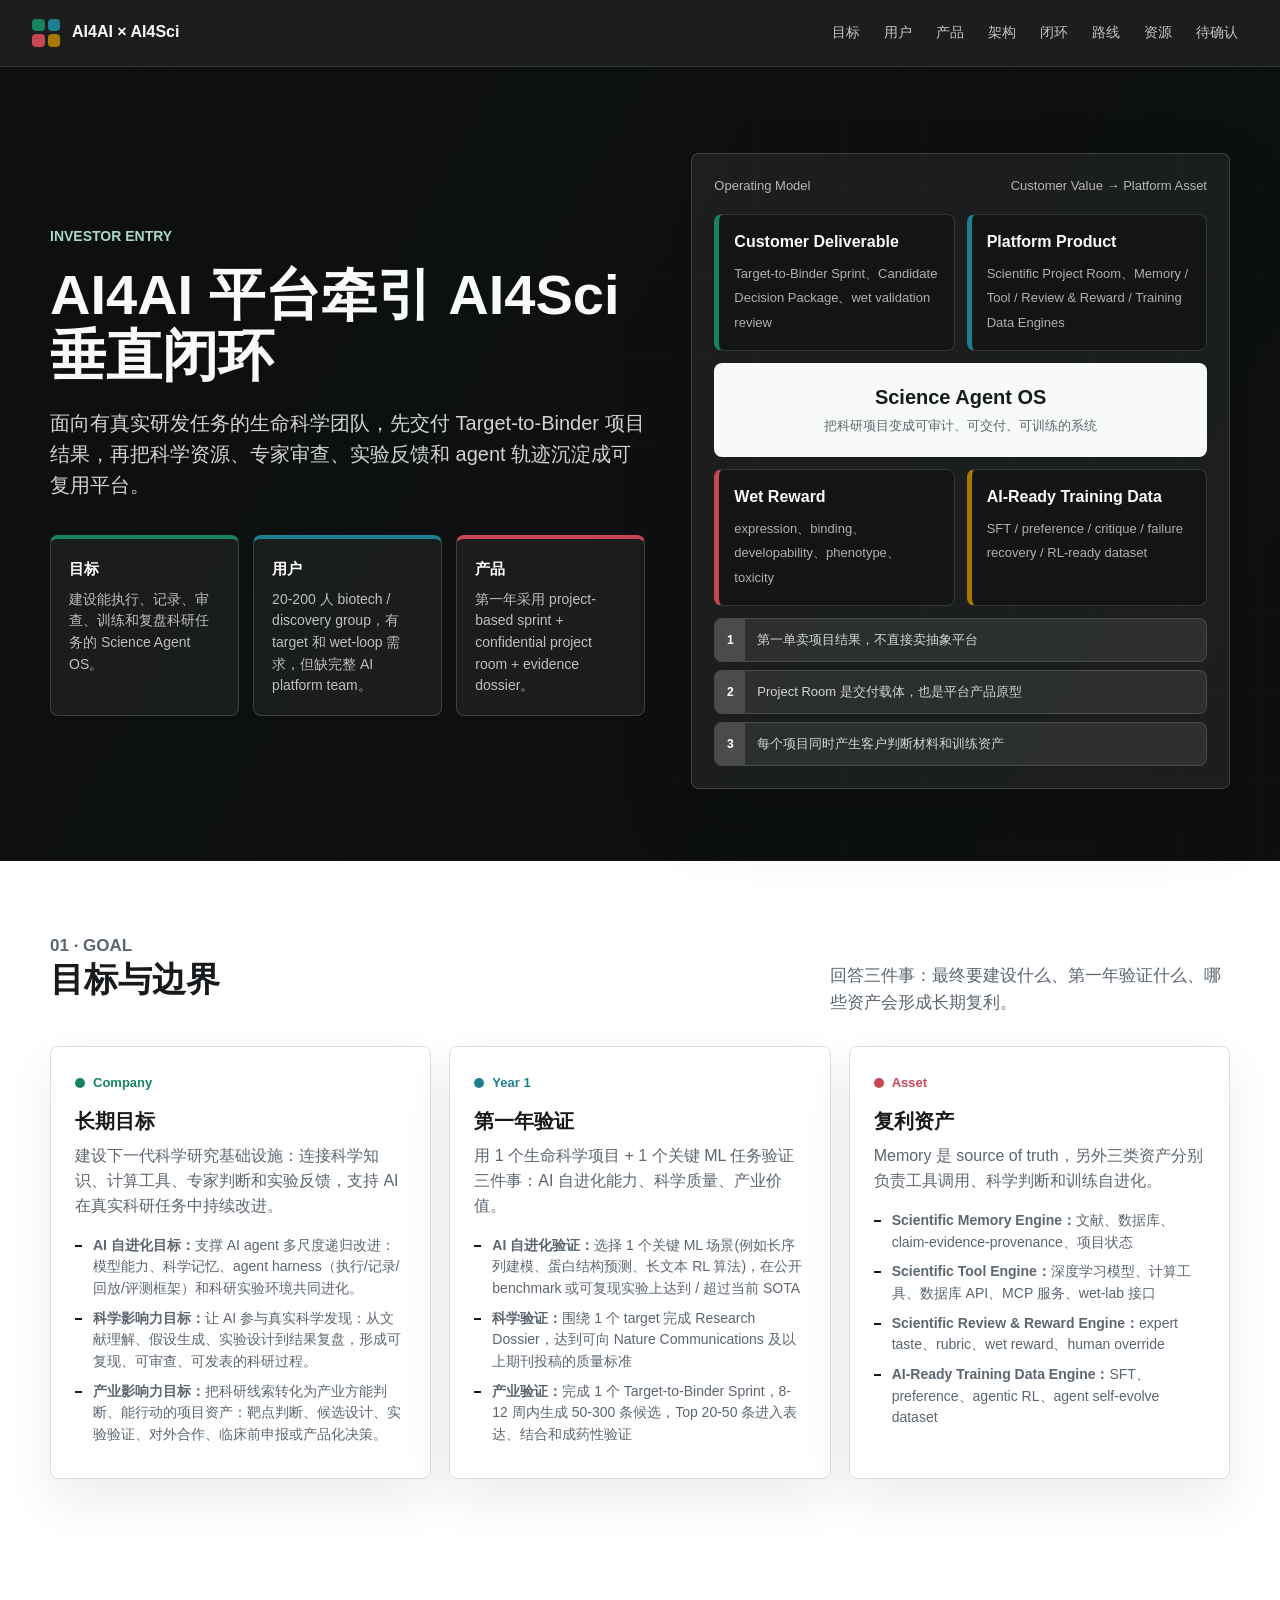
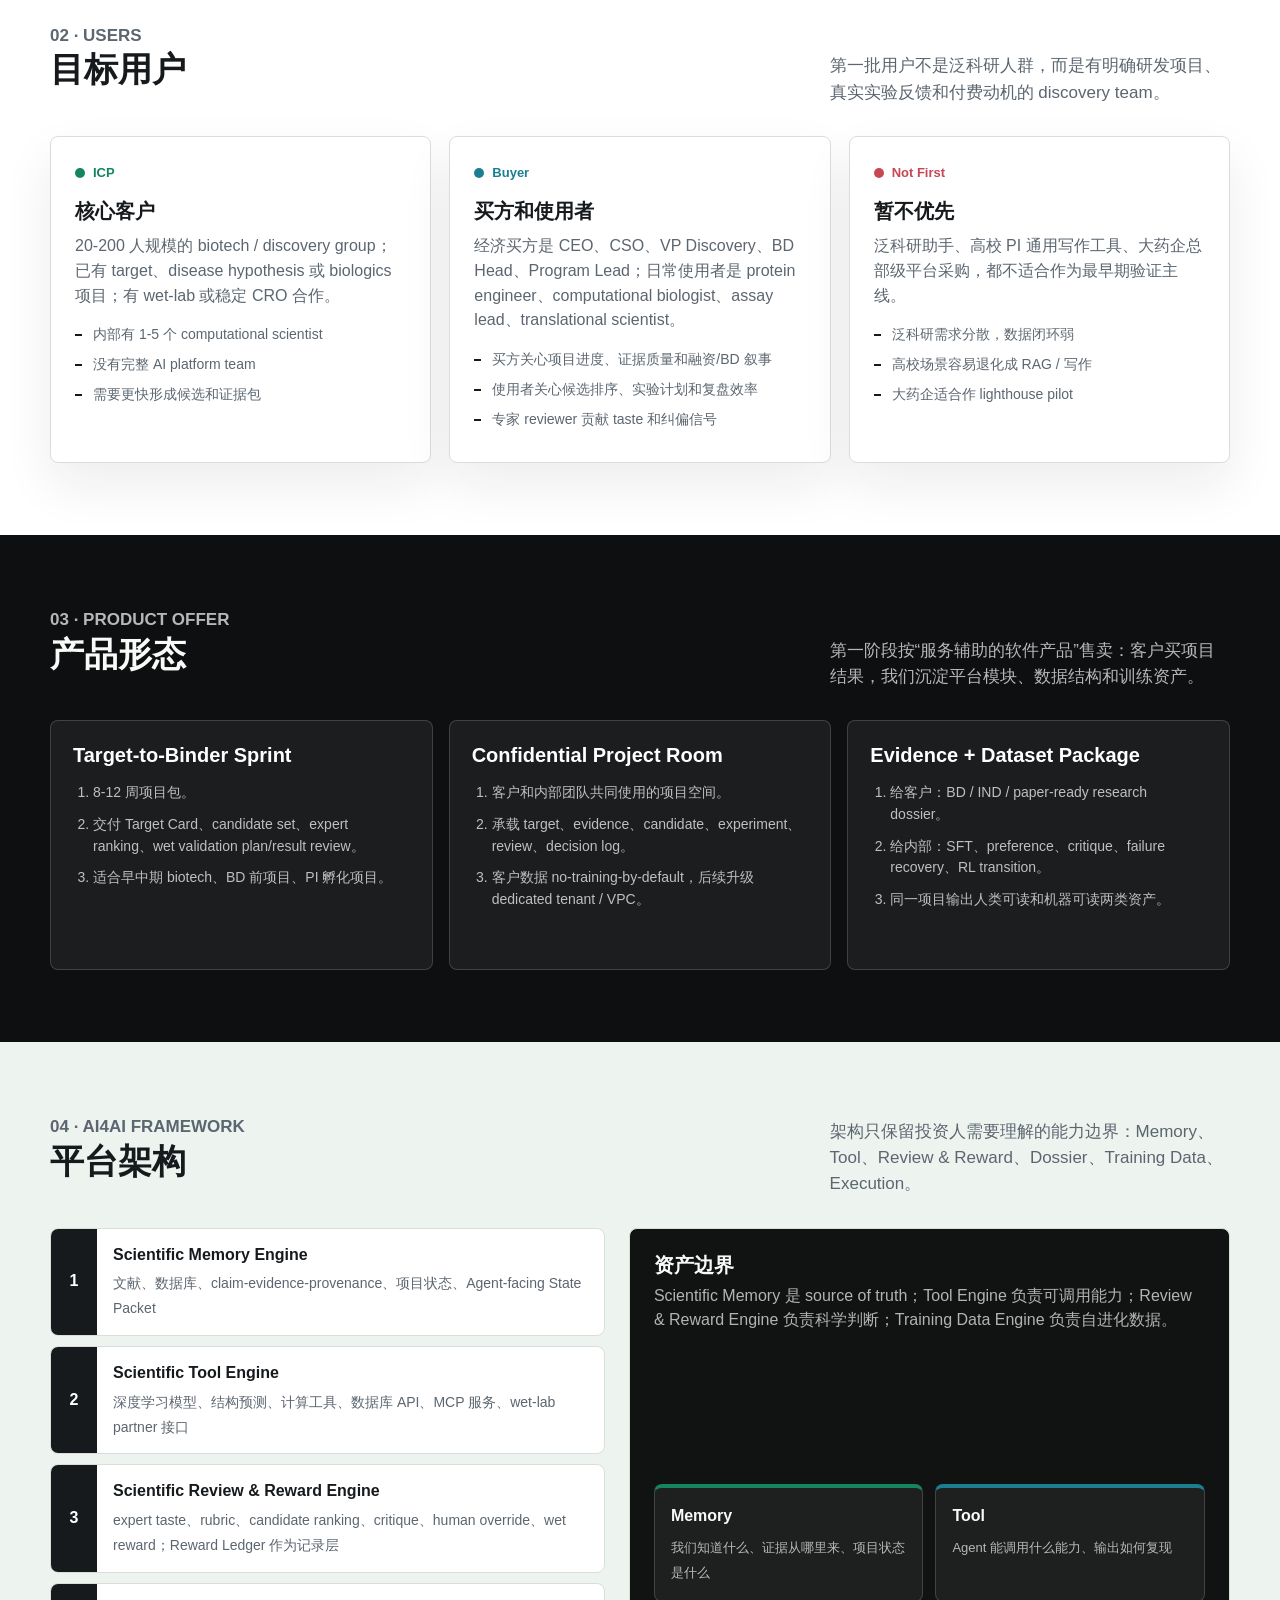
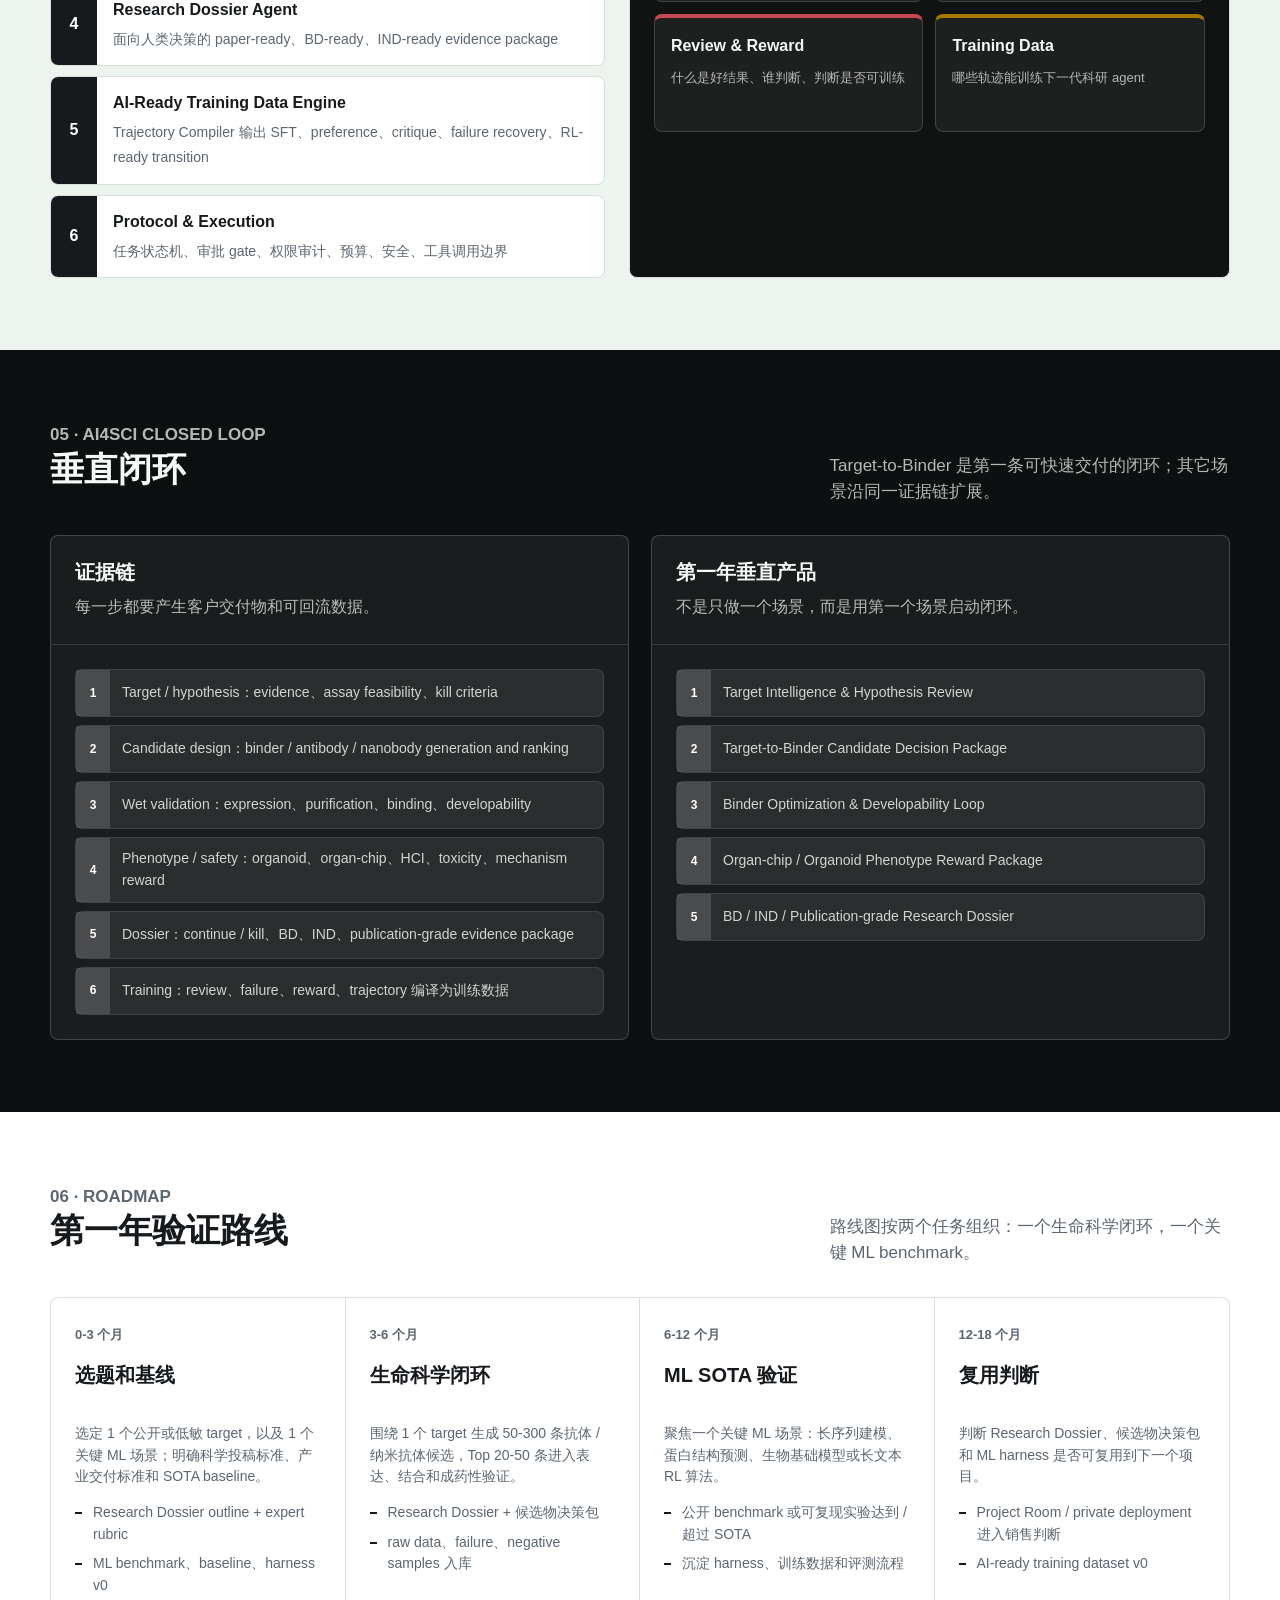
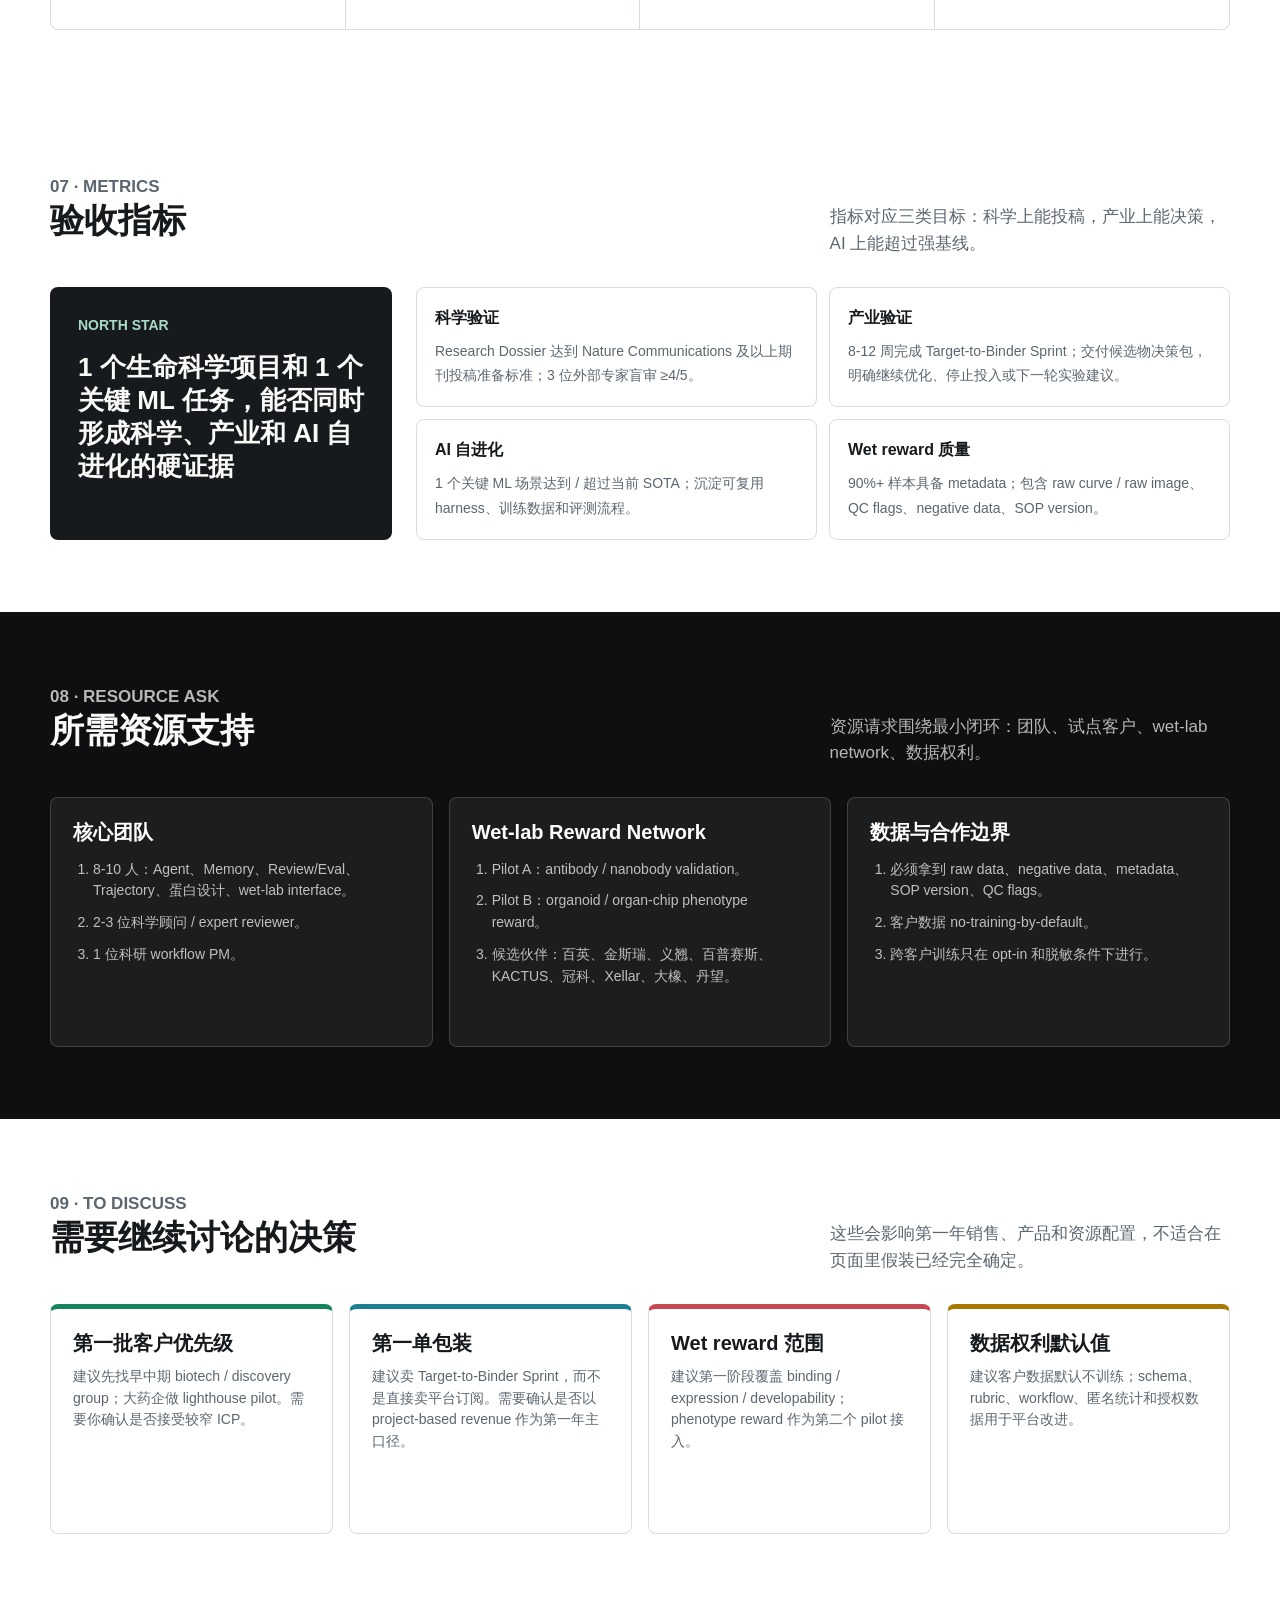
==== commit 646f8ed4: "Clarify first-year validation priorities" ====
--- a/ai4ai_ai4sci_investor_layout.html
+++ b/ai4ai_ai4sci_investor_layout.html
@@ -1009,7 +1009,7 @@
               <h2 id="goal-title">目标与边界</h2>
             </div>
             <p>
-              创业方案先回答三件事：最终要建设什么、第一年验证什么、哪些资产会形成长期复利。
+              回答三件事：最终要建设什么、第一年验证什么、哪些资产会形成长期复利。
             </p>
           </div>
 
@@ -1028,23 +1028,23 @@
             <article class="strategy">
               <span class="tag">Year 1</span>
               <h3>第一年验证</h3>
-              <p>用 1 个生命科学项目 + 1 个关键 ML 任务验证三件事：科学质量、产业价值和 AI 自进化能力。</p>
+              <p>用 1 个生命科学项目 + 1 个关键 ML 任务验证三件事：AI 自进化能力、科学质量、产业价值。</p>
               <ul>
-                <li>科学验证：围绕 1 个 target 完成 Research Dossier，达到可向 Nature Communications 及以上期刊投稿的质量标准</li>
-                <li>产业验证：完成 1 个 Target-to-Binder Sprint，交付候选物决策包，明确给出继续优化、停止投入或下一轮实验建议</li>
-                <li>AI 自进化验证：选择 1 个关键 ML 场景，在公开 benchmark 或可复现实验上达到 / 超过当前 SOTA</li>
+                <li><b>AI 自进化验证：</b>选择 1 个关键 ML 场景(例如长序列建模、蛋白结构预测、长文本 RL 算法)，在公开 benchmark 或可复现实验上达到 / 超过当前 SOTA</li>
+                <li><b>科学验证：</b>围绕 1 个 target 完成 Research Dossier，达到可向 Nature Communications 及以上期刊投稿的质量标准</li>
+                <li><b>产业验证：</b>完成 1 个 Target-to-Binder Sprint，8-12 周内生成 50-300 条候选，Top 20-50 条进入表达、结合和成药性验证</li>
               </ul>
             </article>
 
             <article class="strategy">
               <span class="tag">Asset</span>
               <h3>复利资产</h3>
-              <p>资产不只归入 Memory；Memory 是 source of truth，另外三类资产分别负责工具调用、科学判断和训练自进化。</p>
+              <p>Memory 是 source of truth，另外三类资产分别负责工具调用、科学判断和训练自进化。</p>
               <ul>
-                <li>Scientific Memory Engine：文献、数据库、claim-evidence-provenance、项目状态</li>
-                <li>Scientific Tool Engine：深度学习模型、计算工具、数据库 API、MCP 服务、wet-lab 接口</li>
-                <li>Scientific Review & Reward Engine：expert taste、rubric、wet reward、human override</li>
-                <li>AI-Ready Training Data Engine：SFT、preference、agentic RL、agent self-evolve dataset</li>
+                <li><b>Scientific Memory Engine：</b>文献、数据库、claim-evidence-provenance、项目状态</li>
+                <li><b>Scientific Tool Engine：</b>深度学习模型、计算工具、数据库 API、MCP 服务、wet-lab 接口</li>
+                <li><b>Scientific Review & Reward Engine：</b>expert taste、rubric、wet reward、human override</li>
+                <li><b>AI-Ready Training Data Engine：</b>SFT、preference、agentic RL、agent self-evolve dataset</li>
               </ul>
             </article>
           </div>
